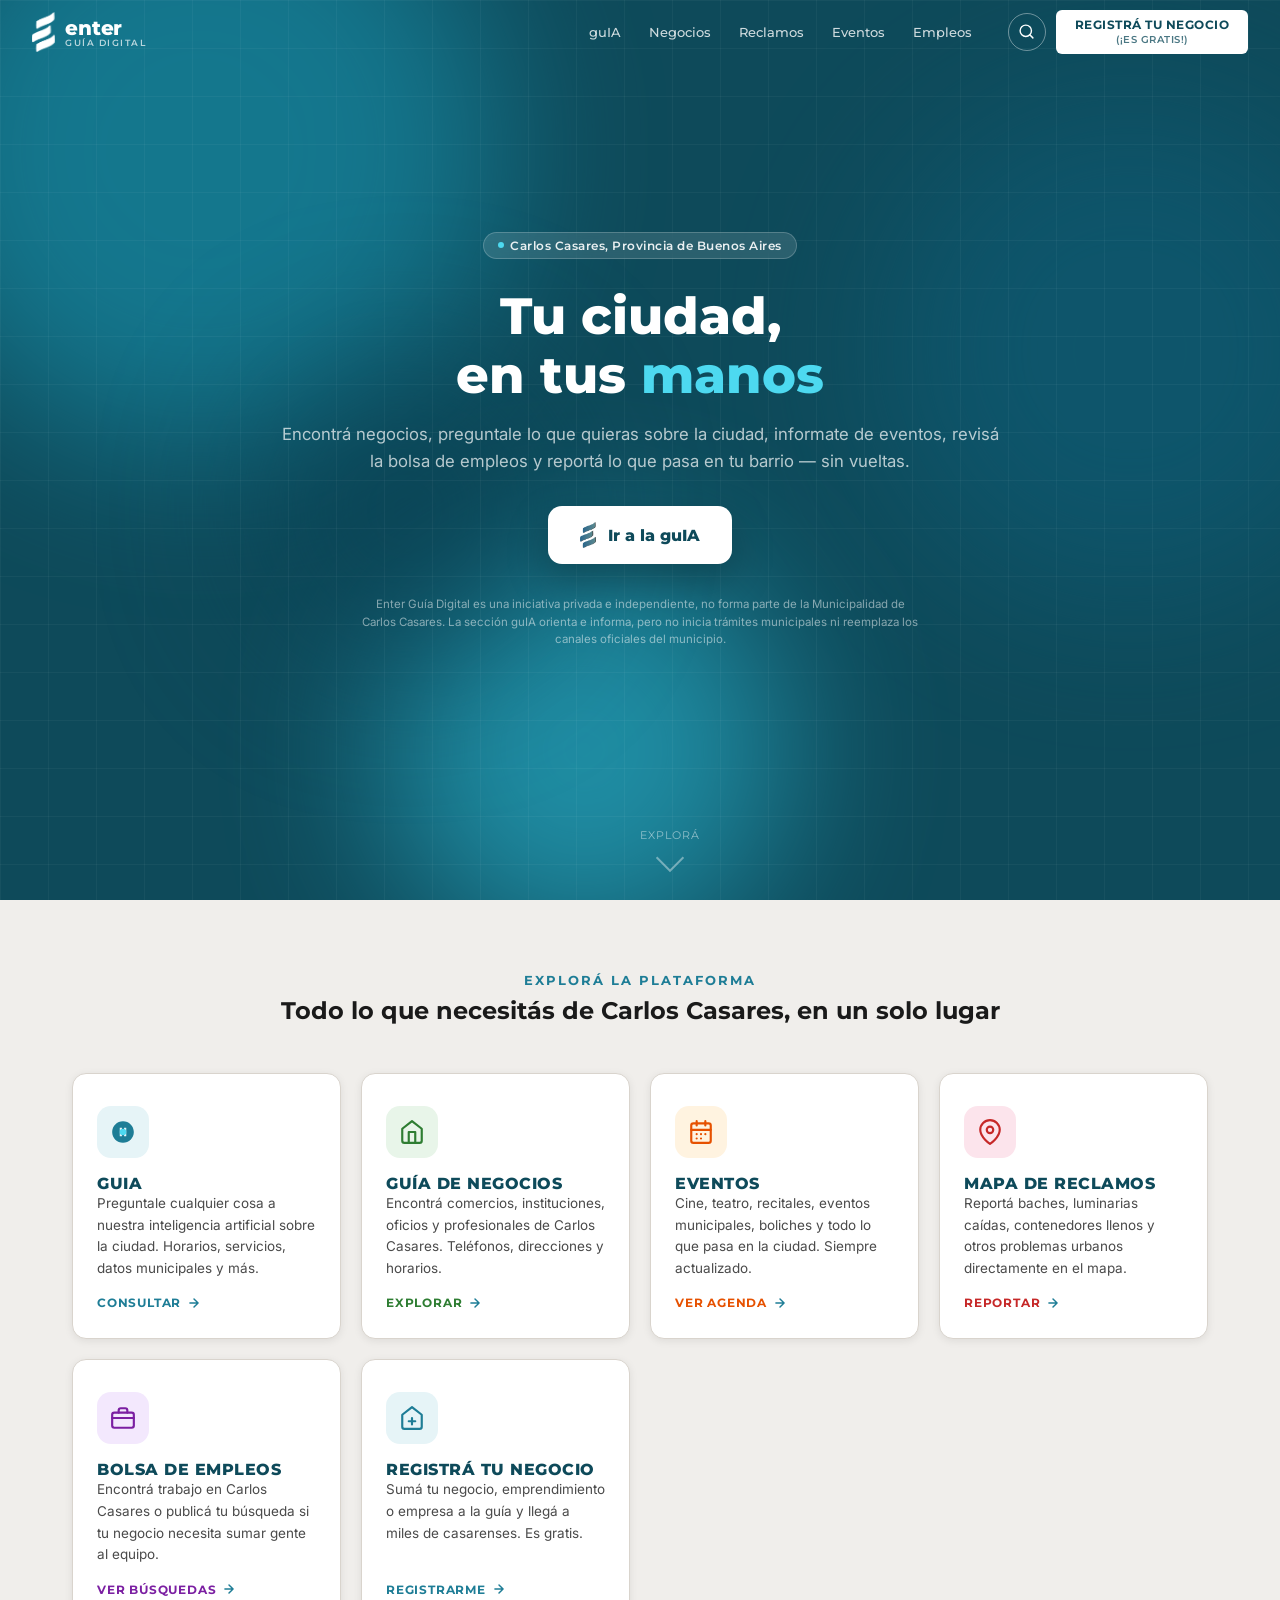
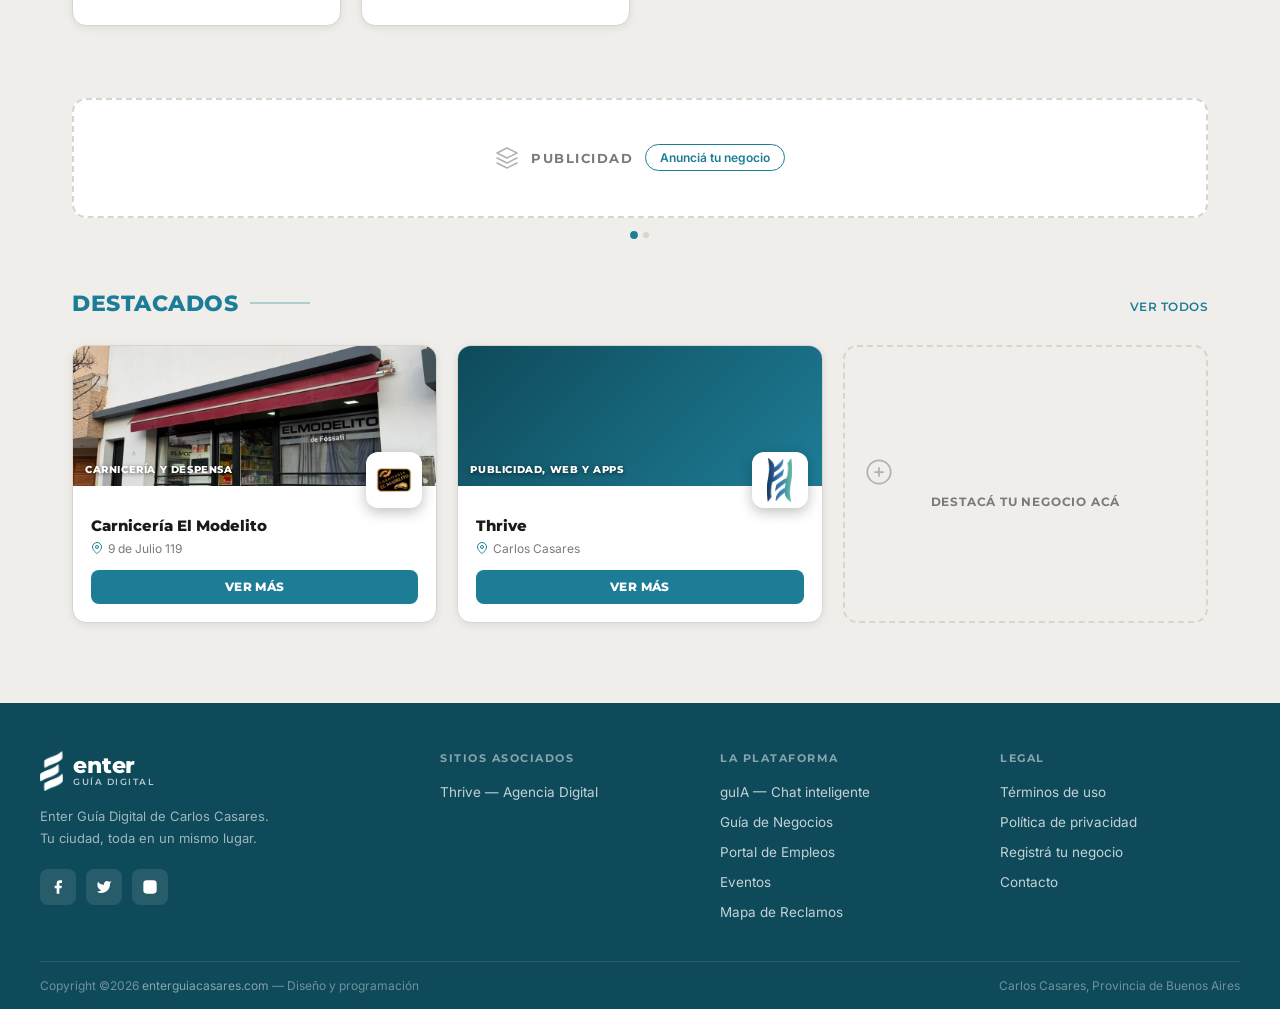
==== index.html @ 42f5df6a "fix: hamburger menu visible en mas dispositivos (breakpoint 700->860px)" ====
﻿<!DOCTYPE html>
<html lang="es">
<head>
  <meta charset="UTF-8" />
  <meta name="viewport" content="width=device-width, initial-scale=1.0" />
  <title>Enter — Guía Digital de Carlos Casares</title>
  <link rel="preconnect" href="https://fonts.googleapis.com" />
  <link rel="preconnect" href="https://fonts.gstatic.com" crossorigin />
  <link href="https://fonts.googleapis.com/css2?family=Montserrat:wght@400;600;700;800&family=Inter:wght@400;500;600&display=swap" rel="stylesheet" />
  <style>
    /* ── Variables ── */
    :root {
      --teal:        #1e7d96;
      --teal-dark:   #145f73;
      --teal-darker: #0e4a5a;
      --teal-light:  #4db3cc;
      --teal-pale:   #e6f4f7;
      --gray-bg:     #f0eeeb;
      --gray-card:   #ffffff;
      --gray-border: #d9d4cd;
      --text-dark:   #1a1a1a;
      --text-mid:    #4a4a4a;
      --text-light:  #7a7a7a;
      --white:       #ffffff;
      --shadow-sm:   0 2px 8px rgba(0,0,0,.08);
      --shadow-md:   0 6px 24px rgba(0,0,0,.12);
      --shadow-lg:   0 16px 48px rgba(0,0,0,.16);
      --radius:      14px;
      --radius-sm:   8px;
      --transition:  .3s cubic-bezier(.4,0,.2,1);
    }

    /* ── Reset ── */
    *, *::before, *::after { box-sizing: border-box; margin: 0; padding: 0; }
    html { scroll-behavior: smooth; }
    body {
      font-family: 'Inter', sans-serif;
      background: var(--gray-bg);
      color: var(--text-dark);
      overflow-x: hidden;
    }
    a { text-decoration: none; color: inherit; }
    img { display: block; max-width: 100%; }

    /* ── Fade-in on scroll ── */
    .reveal {
      opacity: 0;
      transform: translateY(28px);
      transition: opacity .6s ease, transform .6s ease;
    }
    .reveal.visible {
      opacity: 1;
      transform: none;
    }
    .reveal-delay-1 { transition-delay: .1s; }
    .reveal-delay-2 { transition-delay: .2s; }
    .reveal-delay-3 { transition-delay: .3s; }
    .reveal-delay-4 { transition-delay: .4s; }

    /* ══════════════════════════════
       HEADER
    ══════════════════════════════ */
    .header {
      position: fixed;
      top: 0;
      left: 0;
      right: 0;
      z-index: 100;
      background: transparent;
      height: 64px;
      display: flex;
      align-items: center;
      padding: 0 32px;
      gap: 24px;
      transition: box-shadow var(--transition), background var(--transition), backdrop-filter var(--transition);
    }
    .header.scrolled {
      background: var(--teal-darker);
      box-shadow: 0 2px 20px rgba(0,0,0,.25);
      backdrop-filter: blur(10px);
    }

    /* Logo */
    .logo {
      display: flex;
      align-items: center;
      gap: 10px;
      flex-shrink: 0;
    }
    .logo-icon {
      height: 40px;
      width: auto;
      object-fit: contain;
      filter: brightness(0) invert(1);
    }
    .logo-text { line-height: 1; }
    .logo-text .name {
      font-family: 'Montserrat', sans-serif;
      font-weight: 800;
      font-size: 20px;
      color: var(--white);
      letter-spacing: -.3px;
    }
    .logo-text .sub {
      font-size: 9px;
      color: rgba(255,255,255,.7);
      letter-spacing: 1.5px;
      text-transform: uppercase;
      font-family: 'Montserrat', sans-serif;
      font-weight: 600;
    }

    /* Nav links */
    .nav {
      display: flex;
      align-items: center;
      gap: 4px;
      margin-left: auto;
    }
    .nav a {
      font-size: 13px;
      font-weight: 500;
      color: rgba(255,255,255,.8);
      padding: 6px 12px;
      border-radius: 6px;
      transition: background var(--transition), color var(--transition);
      font-family: 'Montserrat', sans-serif;
    }
    .nav a:hover { background: rgba(255,255,255,.1); color: var(--white); }

    /* Header actions */
    .header-actions { display: flex; align-items: center; gap: 10px; }
    .btn-search {
      width: 38px; height: 38px;
      border-radius: 50%;
      border: 1px solid rgba(255,255,255,.4);
      background: transparent;
      color: var(--white);
      display: flex; align-items: center; justify-content: center;
      cursor: pointer;
      flex-shrink: 0;
      transition: background var(--transition), transform var(--transition);
    }
    .btn-search svg { width: 17px; height: 17px; }
    .btn-search:hover { background: rgba(255,255,255,.12); transform: scale(1.05); }
    .btn-registrar {
      font-family: 'Montserrat', sans-serif;
      font-size: 12px;
      font-weight: 700;
      letter-spacing: .5px;
      text-transform: uppercase;
      background: var(--white);
      color: var(--teal-darker);
      border: 1px solid rgba(255,255,255,.4);
      padding: 6px 18px;
      border-radius: 6px;
      cursor: pointer;
      line-height: 1.4;
      text-align: center;
      transition: background var(--transition), transform var(--transition), box-shadow var(--transition);
    }
    .btn-registrar .sub-line {
      display: block;
      font-size: 10px;
      font-weight: 600;
      opacity: .75;
    }
    .btn-registrar:hover {
      background: var(--teal-pale);
      transform: translateY(-1px);
      box-shadow: 0 4px 12px rgba(0,0,0,.2);
    }

    /* ══════════════════════════════
       HERO
    ══════════════════════════════ */
    .hero {
      position: relative;
      min-height: 100vh;
      display: flex;
      flex-direction: column;
      align-items: center;
      justify-content: center;
      padding: 80px 24px 100px;
      overflow: hidden;
      background: var(--teal-darker);
    }

    /* Animated gradient blobs */
    .hero-bg {
      position: absolute;
      inset: 0;
      overflow: hidden;
    }
    .blob {
      position: absolute;
      border-radius: 50%;
      filter: blur(80px);
      opacity: .55;
      animation: blobMove 12s ease-in-out infinite alternate;
    }
    .blob-1 {
      width: 600px; height: 600px;
      background: #1a9cb8;
      top: -150px; left: -100px;
      animation-delay: 0s;
    }
    .blob-2 {
      width: 500px; height: 500px;
      background: #0e5f7a;
      top: 100px; right: -100px;
      animation-delay: -4s;
    }
    .blob-3 {
      width: 400px; height: 400px;
      background: #2ec4e0;
      bottom: -50px; left: 30%;
      animation-delay: -8s;
    }
    .blob-4 {
      width: 300px; height: 300px;
      background: #083d4f;
      top: 40%; left: 20%;
      animation-delay: -2s;
    }
    @keyframes blobMove {
      0%   { transform: translate(0,0) scale(1); }
      33%  { transform: translate(30px,-20px) scale(1.05); }
      66%  { transform: translate(-20px,30px) scale(.97); }
      100% { transform: translate(15px,10px) scale(1.02); }
    }

    /* Subtle grid overlay */
    .hero-grid {
      position: absolute;
      inset: 0;
      background-image:
        linear-gradient(rgba(255,255,255,.04) 1px, transparent 1px),
        linear-gradient(90deg, rgba(255,255,255,.04) 1px, transparent 1px);
      background-size: 48px 48px;
      pointer-events: none;
    }

    /* Hero content */
    .hero-content {
      position: relative;
      z-index: 2;
      text-align: center;
      max-width: 720px;
    }
    .hero-badge {
      display: inline-flex;
      align-items: center;
      gap: 6px;
      background: rgba(255,255,255,.12);
      border: 1px solid rgba(255,255,255,.2);
      border-radius: 20px;
      padding: 5px 14px;
      font-size: 12px;
      font-weight: 600;
      color: rgba(255,255,255,.9);
      font-family: 'Montserrat', sans-serif;
      letter-spacing: .5px;
      margin-bottom: 28px;
      backdrop-filter: blur(8px);
      animation: fadeDown .7s ease both;
    }
    .hero-badge .dot {
      width: 6px; height: 6px;
      border-radius: 50%;
      background: #4dd9f0;
      animation: pulse 2s ease infinite;
    }
    @keyframes pulse {
      0%, 100% { opacity: 1; transform: scale(1); }
      50%       { opacity: .6; transform: scale(1.3); }
    }

    .hero-title {
      font-family: 'Montserrat', sans-serif;
      font-size: clamp(2rem, 5vw, 3.2rem);
      font-weight: 800;
      color: var(--white);
      line-height: 1.15;
      margin-bottom: 16px;
      animation: fadeDown .7s .1s ease both;
    }
    .hero-title span { color: #4dd9f0; }

    .hero-sub {
      text-align: center;
      font-size: clamp(.9rem, 2vw, 1.05rem);
      color: rgba(255,255,255,.7);
      line-height: 1.6;
      margin-bottom: 32px;
      animation: fadeDown .7s .2s ease both;
    }

    @keyframes fadeDown {
      from { opacity: 0; transform: translateY(-16px); }
      to   { opacity: 1; transform: none; }
    }

    /* Chat input */
    .chat-box {
      background: rgba(255,255,255,.96);
      border-radius: 18px;
      box-shadow: 0 24px 64px rgba(0,0,0,.3), 0 0 0 1px rgba(255,255,255,.2);
      padding: 20px 20px 16px;
      width: 100%;
      max-width: 640px;
      animation: fadeUp .7s .3s ease both;
      transition: box-shadow var(--transition), transform var(--transition);
    }
    .chat-box:focus-within {
      box-shadow: 0 28px 72px rgba(0,0,0,.35), 0 0 0 2px var(--teal-light);
      transform: translateY(-2px);
    }
    .ia-disclaimer {
      font-size: 11.5px;
      color: rgba(255,255,255,.5);
      max-width: 560px;
      line-height: 1.5;
      margin: 32px auto 0;
      text-align: center;
      animation: fadeUp .7s .35s ease both;
    }

    .hero-cta {
      display: inline-flex;
      align-items: center;
      gap: 12px;
      background: var(--white);
      color: var(--teal-darker);
      font-family: 'Montserrat', sans-serif;
      font-size: 16px;
      font-weight: 800;
      padding: 16px 32px;
      border-radius: 14px;
      box-shadow: 0 16px 40px rgba(0,0,0,.25);
      animation: fadeUp .7s .3s ease both;
      transition: transform var(--transition), box-shadow var(--transition);
    }
    .hero-cta-logo { width: auto; height: 26px; flex-shrink: 0; object-fit: contain; }
    .hero-cta:hover {
      transform: translateY(-3px);
      box-shadow: 0 20px 48px rgba(0,0,0,.32);
    }
    @keyframes fadeUp {
      from { opacity: 0; transform: translateY(20px); }
      to   { opacity: 1; transform: none; }
    }
    .chat-label {
      font-size: 11px;
      font-weight: 600;
      text-transform: uppercase;
      letter-spacing: 1px;
      color: var(--teal);
      font-family: 'Montserrat', sans-serif;
      margin-bottom: 8px;
      padding: 0 4px;
    }
    .chat-input-row {
      display: flex;
      align-items: center;
      gap: 10px;
    }
    .chat-input {
      flex: 1;
      border: none;
      outline: none;
      font-size: 16px;
      font-family: 'Inter', sans-serif;
      color: var(--text-dark);
      background: transparent;
      padding: 6px 4px;
      caret-color: var(--teal);
    }
    .chat-input::placeholder { color: var(--text-light); }
    .chat-send {
      width: 42px; height: 42px;
      border-radius: 50%;
      background: var(--teal);
      border: none;
      cursor: pointer;
      display: flex;
      align-items: center;
      justify-content: center;
      flex-shrink: 0;
      transition: background var(--transition), transform var(--transition), box-shadow var(--transition);
    }
    .chat-send:hover {
      background: var(--teal-dark);
      transform: scale(1.08);
      box-shadow: 0 4px 16px rgba(30,125,150,.5);
    }
    .chat-send svg { width: 18px; height: 18px; fill: white; }

    /* Suggestions */
    .chat-suggestions {
      display: flex;
      flex-wrap: wrap;
      gap: 7px;
      margin-top: 14px;
      padding-top: 14px;
      border-top: 1px solid var(--gray-border);
    }
    .chip {
      font-size: 12px;
      font-family: 'Inter', sans-serif;
      color: var(--teal-dark);
      background: var(--teal-pale);
      border: 1px solid rgba(30,125,150,.15);
      border-radius: 20px;
      padding: 5px 12px;
      cursor: pointer;
      transition: background var(--transition), transform var(--transition);
      white-space: nowrap;
    }
    .chip:hover { background: #c8e9f0; transform: translateY(-1px); }

    /* ── Chat thread / clima widget ── */
    .chat-thread { margin-bottom: 14px; }
    .chat-msg-user {
      font-size: 13px; font-weight: 600; color: var(--teal-dark);
      background: #e8f5f9; border-radius: 16px 16px 4px 16px;
      padding: 8px 14px; display: inline-block; margin-bottom: 10px;
    }
    .chat-msg-ai { display: flex; flex-direction: column; gap: 0; }
    .wx-inline {
      background: #f7fcfe; border: 1px solid #d4edf5;
      border-radius: 4px 16px 16px 16px; padding: 14px 16px;
      display: flex; flex-direction: column; gap: 12px;
    }
    .wx-row { display: flex; align-items: center; gap: 14px; }
    .wx-icon-big { font-size: 36px; line-height: 1; }
    .wx-info { display: flex; flex-direction: column; gap: 2px; }
    .wx-temp-big { font-size: 26px; font-weight: 700; color: var(--teal-darker); line-height: 1; }
    .wx-cond-txt { font-size: 13px; color: var(--text-mid); }
    .wx-meta-row { display: flex; gap: 10px; margin-top: 4px; }
    .wx-meta-row span { font-size: 11px; color: var(--text-light); }
    .wx-tomorrow-row {
      display: flex; align-items: center; gap: 10px;
      padding-top: 10px; border-top: 1px solid #d4edf5;
      font-size: 12px;
    }
    .wx-tmr-label { font-size: 10px; font-weight: 700; letter-spacing: .8px; text-transform: uppercase; color: var(--text-light); width: 46px; flex-shrink: 0; }
    .wx-tmr-emoji { font-size: 18px; }
    .wx-tmr-desc { color: var(--text-mid); flex: 1; }
    .wx-tmr-temps { color: var(--text-dark); white-space: nowrap; }
    .wx-tmr-temps b { color: var(--teal-dark); font-weight: 700; }

    /* Scroll hint */
    .scroll-hint {
      position: absolute;
      bottom: 32px;
      left: 50%;
      transform: translateX(-50%);
      z-index: 2;
      display: flex;
      flex-direction: column;
      align-items: center;
      gap: 6px;
      color: rgba(255,255,255,.5);
      font-size: 11px;
      font-family: 'Montserrat', sans-serif;
      letter-spacing: 1px;
      text-transform: uppercase;
      animation: fadeDown .7s .8s ease both;
    }
    .scroll-hint .arrow {
      width: 20px; height: 20px;
      border-right: 2px solid rgba(255,255,255,.4);
      border-bottom: 2px solid rgba(255,255,255,.4);
      transform: rotate(45deg);
      animation: bounce 2s ease infinite;
    }
    @keyframes bounce {
      0%, 100% { transform: rotate(45deg) translateY(0); }
      50%       { transform: rotate(45deg) translateY(5px); }
    }

    /* ══════════════════════════════
       SECCIONES CARDS
    ══════════════════════════════ */
    .sections {
      padding: 72px 32px;
      max-width: 1200px;
      margin: 0 auto;
    }
    .section-heading {
      text-align: center;
      margin-bottom: 48px;
    }
    .section-heading h2 {
      font-family: 'Montserrat', sans-serif;
      font-size: 13px;
      font-weight: 700;
      letter-spacing: 2px;
      text-transform: uppercase;
      color: var(--teal);
      margin-bottom: 8px;
    }
    .section-heading p {
      font-size: 1.5rem;
      font-weight: 700;
      font-family: 'Montserrat', sans-serif;
      color: var(--text-dark);
    }

    .cards-grid {
      display: grid;
      grid-template-columns: repeat(4, 1fr);
      gap: 20px;
    }
    @media (max-width: 900px) {
      .cards-grid { grid-template-columns: repeat(2, 1fr); }
    }
    @media (max-width: 560px) {
      .cards-grid { grid-template-columns: 1fr; }
    }

    .section-card {
      background: var(--white);
      border-radius: var(--radius);
      padding: 32px 24px 28px;
      box-shadow: var(--shadow-sm);
      border: 1px solid var(--gray-border);
      cursor: pointer;
      transition: transform var(--transition), box-shadow var(--transition), border-color var(--transition);
      display: flex;
      flex-direction: column;
      gap: 16px;
      position: relative;
      overflow: hidden;
    }
    .section-card::after {
      content: '';
      position: absolute;
      bottom: 0; left: 0; right: 0;
      height: 3px;
      background: var(--teal);
      transform: scaleX(0);
      transform-origin: left;
      transition: transform var(--transition);
    }
    .section-card:hover {
      transform: translateY(-6px);
      box-shadow: var(--shadow-lg);
      border-color: transparent;
    }
    .section-card:hover::after { transform: scaleX(1); }

    .card-icon {
      width: 52px; height: 52px;
      border-radius: 14px;
      display: flex;
      align-items: center;
      justify-content: center;
    }
    .card-icon svg { width: 26px; height: 26px; }
    .card-icon.ai    { background: #e6f4f7; }
    .card-icon.guide { background: #e8f5e9; }
    .card-icon.event { background: #fff3e0; }
    .card-icon.map   { background: #fce4ec; }

    .card-title {
      font-family: 'Montserrat', sans-serif;
      font-size: 16px;
      font-weight: 800;
      text-transform: uppercase;
      letter-spacing: .5px;
      color: var(--teal-darker);
    }
    .card-desc {
      font-size: 13.5px;
      line-height: 1.6;
      color: var(--text-mid);
      flex: 1;
    }
    .card-cta {
      display: inline-flex;
      align-items: center;
      gap: 6px;
      margin-top: auto;
      font-size: 12px;
      font-weight: 700;
      font-family: 'Montserrat', sans-serif;
      text-transform: uppercase;
      letter-spacing: .8px;
      color: var(--teal);
      transition: gap var(--transition);
    }
    .section-card:hover .card-cta { gap: 10px; }
    .card-cta svg { width: 14px; height: 14px; stroke: var(--teal); }

    /* ══════════════════════════════
       PUBLICIDAD
    ══════════════════════════════ */
    .ad-banner-wrap {
      margin: 0 32px 72px;
      max-width: 1136px;
      margin-left: auto;
      margin-right: auto;
      position: relative;
      height: 120px;
    }
    .ad-slide {
      position: absolute;
      inset: 0;
      border-radius: var(--radius);
      display: flex;
      align-items: center;
      justify-content: center;
      gap: 12px;
      opacity: 0;
      pointer-events: none;
      transition: opacity .6s ease;
    }
    .ad-slide.active { opacity: 1; pointer-events: auto; }

    .ad-banner {
      background: var(--white);
      border: 2px dashed var(--gray-border);
      color: var(--text-light);
      width: 100%; height: 100%;
    }
    .ad-banner span {
      font-family: 'Montserrat', sans-serif;
      font-size: 13px;
      font-weight: 700;
      text-transform: uppercase;
      letter-spacing: 1.5px;
    }
    .ad-banner-link {
      font-size: 12px;
      font-weight: 600;
      color: var(--teal);
      border: 1px solid var(--teal);
      padding: 5px 14px;
      border-radius: 20px;
      transition: background var(--transition), color var(--transition);
    }
    .ad-banner-link:hover {
      background: var(--teal);
      color: white;
    }

    /* Banner Thrive */
    .ad-thrive {
      width: 100%; height: 100%;
      background: linear-gradient(135deg, #0e4a5a, #1e7d96);
      padding: 0 40px;
      justify-content: space-between;
      overflow: hidden;
      gap: 20px;
    }
    .ad-thrive-left { display: flex; align-items: center; gap: 16px; }
    .ad-thrive-logo {
      width: 52px; height: 52px;
      border-radius: 12px;
      background: white;
      display: flex; align-items: center; justify-content: center;
      flex-shrink: 0;
      padding: 8px;
    }
    .ad-thrive-logo img { width: 100%; height: 100%; object-fit: contain; }
    .ad-thrive-text h3 {
      font-family: 'Montserrat', sans-serif;
      font-size: 15px;
      font-weight: 800;
      color: white;
      margin-bottom: 3px;
    }
    .ad-thrive-text p {
      font-size: 12.5px;
      color: rgba(255,255,255,.75);
    }
    .ad-thrive-btn {
      font-family: 'Montserrat', sans-serif;
      font-size: 11.5px;
      font-weight: 800;
      text-transform: uppercase;
      letter-spacing: .5px;
      background: white;
      color: var(--teal-darker);
      padding: 10px 20px;
      border-radius: 8px;
      white-space: nowrap;
      transition: transform var(--transition);
    }
    .ad-thrive-btn:hover { transform: translateY(-2px); }

    .ad-dots {
      position: absolute;
      bottom: -20px;
      left: 0; right: 0;
      display: flex;
      justify-content: center;
      gap: 6px;
    }
    .ad-dot {
      width: 6px; height: 6px;
      border-radius: 50%;
      background: var(--gray-border);
      cursor: pointer;
      transition: background var(--transition), transform var(--transition);
    }
    .ad-dot.active { background: var(--teal); transform: scale(1.3); }

    @media (max-width: 700px) {
      .ad-thrive { padding: 0 20px; }
      .ad-thrive-text p { display: none; }
    }
    @media (max-width: 520px) {
      .ad-thrive-btn { padding: 8px 14px; font-size: 10px; }
    }

    /* ══════════════════════════════
       DESTACADOS
    ══════════════════════════════ */
    .destacados {
      padding: 0 32px 80px;
      max-width: 1200px;
      margin: 0 auto;
    }
    .dest-header {
      display: flex;
      align-items: baseline;
      justify-content: space-between;
      margin-bottom: 28px;
    }
    .dest-header h2 {
      font-family: 'Montserrat', sans-serif;
      font-size: 22px;
      font-weight: 800;
      text-transform: uppercase;
      letter-spacing: .5px;
      color: var(--teal);
      display: flex;
      align-items: center;
      gap: 12px;
    }
    .dest-header h2::after {
      content: '';
      display: block;
      height: 2px;
      width: 60px;
      background: var(--teal);
      opacity: .3;
    }
    .dest-header a {
      font-size: 12px;
      font-weight: 600;
      font-family: 'Montserrat', sans-serif;
      color: var(--teal);
      text-transform: uppercase;
      letter-spacing: .5px;
      border-bottom: 1px solid transparent;
      transition: border-color var(--transition);
    }
    .dest-header a:hover { border-color: var(--teal); }

    .dest-grid {
      display: grid;
      grid-template-columns: repeat(3, 1fr);
      gap: 20px;
      align-items: stretch;
    }
    @media (max-width: 800px) { .dest-grid { grid-template-columns: repeat(2, 1fr); } }
    @media (max-width: 500px) { .dest-grid { grid-template-columns: 1fr; } }

    .dest-card {
      background: var(--white);
      border-radius: var(--radius);
      border: 1px solid var(--gray-border);
      overflow: hidden;
      display: flex;
      flex-direction: column;
      box-shadow: var(--shadow-sm);
      transition: transform var(--transition), box-shadow var(--transition);
      cursor: pointer;
    }
    .dest-card:hover {
      transform: translateY(-4px);
      box-shadow: var(--shadow-md);
    }
    .dest-photo-wrap {
      position: relative;
      height: 140px;
      flex-shrink: 0;
      background: var(--teal-pale);
    }
    .dest-photo {
      width: 100%;
      height: 100%;
      object-fit: cover;
    }
    .dest-cat-badge {
      position: absolute;
      bottom: 10px;
      left: 12px;
      font-family: 'Montserrat', sans-serif;
      font-size: 10px;
      font-weight: 800;
      letter-spacing: .6px;
      text-transform: uppercase;
      color: var(--white);
      text-shadow: 0 1px 4px rgba(0,0,0,.6);
    }
    .dest-logo {
      position: absolute;
      bottom: -22px;
      right: 14px;
      width: 56px; height: 56px;
      border-radius: 12px;
      background: var(--white);
      box-shadow: 0 4px 14px rgba(0,0,0,.25);
      display: flex;
      align-items: center;
      justify-content: center;
      padding: 6px;
      flex-shrink: 0;
    }
    .dest-logo img { width: 100%; height: 100%; object-fit: contain; }
    .dest-body { padding: 30px 18px 18px; display: flex; flex-direction: column; flex: 1; }
    .dest-info { flex: 1; min-width: 0; margin-bottom: 14px; }
    .dest-name {
      font-family: 'Montserrat', sans-serif;
      font-size: 15px;
      font-weight: 800;
      color: var(--text-dark);
      margin-bottom: 6px;
      white-space: nowrap;
      overflow: hidden;
      text-overflow: ellipsis;
    }
    .dest-addr {
      font-size: 12px;
      color: var(--text-light);
      display: flex;
      align-items: center;
      gap: 5px;
    }
    .dest-addr svg { width: 12px; height: 12px; flex-shrink: 0; color: var(--teal); }
    .dest-btn {
      font-family: 'Montserrat', sans-serif;
      font-size: 11.5px;
      font-weight: 800;
      letter-spacing: .4px;
      text-transform: uppercase;
      color: var(--white);
      background: var(--teal);
      border: none;
      border-radius: 8px;
      padding: 10px;
      text-align: center;
      transition: background var(--transition);
    }
    .dest-card:hover .dest-btn { background: var(--teal-dark); }

    /* Empty dest card (CTA) */
    .dest-card.empty {
      border: 2px dashed var(--gray-border);
      box-shadow: none;
      background: transparent;
      justify-content: center;
      flex-direction: column;
      text-align: center;
      gap: 8px;
      padding: 32px 20px;
    }
    .dest-card.empty:hover {
      border-color: var(--teal);
      background: var(--teal-pale);
    }
    .dest-card.empty span {
      font-family: 'Montserrat', sans-serif;
      font-size: 12px;
      font-weight: 700;
      text-transform: uppercase;
      letter-spacing: .8px;
      color: var(--text-light);
    }
    .dest-card.empty:hover span { color: var(--teal); }

    /* ══════════════════════════════
       FOOTER
    ══════════════════════════════ */
    .footer {
      background: var(--teal-darker);
      padding: 48px 32px 0;
    }
    .footer-inner {
      max-width: 1200px;
      margin: 0 auto;
      display: grid;
      grid-template-columns: 1.5fr 1fr 1fr 1fr;
      gap: 40px;
      padding-bottom: 40px;
    }
    @media (max-width: 700px) {
      .footer-inner { grid-template-columns: 1fr; }
    }
    .footer-brand .logo-text .name { font-size: 22px; }
    .footer-brand p {
      font-size: 13px;
      color: rgba(255,255,255,.6);
      margin-top: 14px;
      line-height: 1.7;
    }
    .footer-socials {
      display: flex;
      gap: 10px;
      margin-top: 20px;
    }
    .social-btn {
      width: 36px; height: 36px;
      border-radius: 8px;
      background: rgba(255,255,255,.1);
      display: flex;
      align-items: center;
      justify-content: center;
      transition: background var(--transition), transform var(--transition);
    }
    .social-btn:hover { background: rgba(255,255,255,.2); transform: translateY(-2px); }
    .social-btn svg { width: 16px; height: 16px; fill: white; }

    .footer-col h3 {
      font-family: 'Montserrat', sans-serif;
      font-size: 11px;
      font-weight: 700;
      text-transform: uppercase;
      letter-spacing: 1.5px;
      color: rgba(255,255,255,.5);
      margin-bottom: 16px;
    }
    .footer-col ul { list-style: none; display: flex; flex-direction: column; gap: 10px; }
    .footer-col ul a {
      font-size: 13.5px;
      color: rgba(255,255,255,.75);
      transition: color var(--transition);
    }
    .footer-col ul a:hover { color: var(--white); }

    .footer-bottom {
      border-top: 1px solid rgba(255,255,255,.1);
      padding: 16px 0;
      display: flex;
      align-items: center;
      justify-content: space-between;
      max-width: 1200px;
      margin: 0 auto;
    }
    .footer-bottom p {
      font-size: 12px;
      color: rgba(255,255,255,.4);
    }
    .footer-bottom a { color: rgba(255,255,255,.5); transition: color var(--transition); }
    .footer-bottom a:hover { color: white; }

    /* ── Mobile nav ── */
    .hamburger {
      display: none;
      flex-direction: column;
      justify-content: center;
      gap: 5px;
      width: 36px;
      height: 36px;
      background: none;
      border: none;
      cursor: pointer;
      padding: 4px;
      margin-left: auto;
      flex-shrink: 0;
    }
    .hamburger span {
      display: block;
      height: 2px;
      background: white;
      border-radius: 2px;
      transition: transform .3s ease, opacity .3s ease;
    }
    .hamburger.open span:nth-child(1) { transform: translateY(7px) rotate(45deg); }
    .hamburger.open span:nth-child(2) { opacity: 0; }
    .hamburger.open span:nth-child(3) { transform: translateY(-7px) rotate(-45deg); }

    .mobile-menu {
      display: none;
      position: fixed;
      top: 64px;
      left: 0; right: 0;
      background: var(--teal-darker);
      padding: 12px 20px 20px;
      flex-direction: column;
      gap: 4px;
      box-shadow: 0 8px 24px rgba(0,0,0,.3);
      z-index: 99;
    }
    .mobile-menu.open { display: flex; }
    .mobile-menu a {
      font-family: 'Montserrat', sans-serif;
      font-size: 15px;
      font-weight: 600;
      color: rgba(255,255,255,.85);
      padding: 12px 14px;
      border-radius: 8px;
      transition: background var(--transition);
    }
    .mobile-menu a:hover { background: rgba(255,255,255,.1); color: white; }
    .mobile-menu .btn-registrar-mobile {
      margin-top: 8px;
      font-family: 'Montserrat', sans-serif;
      font-size: 13px;
      font-weight: 700;
      letter-spacing: .5px;
      text-transform: uppercase;
      background: var(--white);
      color: var(--teal-darker);
      border: none;
      padding: 12px 18px;
      border-radius: 8px;
      cursor: pointer;
      width: 100%;
      text-align: center;
    }

    @media (max-width: 860px) {
      .nav { display: none; }
      .header-actions { display: none; }
      .hamburger { display: flex; }
      .header { position: relative; background: var(--teal-darker); }
    }

  </style>
</head>
<body>

  <!-- ══ HEADER ══ -->
  <header class="header" id="header">
    <a href="/" class="logo">
      <img src="./logo.png" class="logo-icon" alt="Enter Guía Digital" />
      <div class="logo-text">
        <div class="name">enter</div>
        <div class="sub">guía digital</div>
      </div>
    </a>

    <nav class="nav">
      <a href="./guia.html">guIA</a>
      <a href="./negocios.html">Negocios</a>
      <a href="./reclamos.html">Reclamos</a>
      <a href="./eventos.html">Eventos</a>
      <a href="./empleos.html">Empleos</a>
    </nav>

    <div class="header-actions">
      <a href="./negocios.html" class="btn-search" aria-label="Buscar">
        <svg viewBox="0 0 24 24" fill="none" stroke="currentColor" stroke-width="2" stroke-linecap="round" stroke-linejoin="round"><circle cx="11" cy="11" r="8"/><path d="M21 21l-4.35-4.35"/></svg>
      </a>
      <a href="./registro-negocio.html"><button class="btn-registrar">Registrá tu negocio<span class="sub-line">(¡Es gratis!)</span></button></a>
    </div>

    <button class="hamburger" id="hamburger" aria-label="Menú">
      <span></span><span></span><span></span>
    </button>
  </header>

  <div class="mobile-menu" id="mobile-menu">
    <a href="./guia.html">guIA</a>
    <a href="./negocios.html">Negocios</a>
    <a href="./reclamos.html">Reclamos</a>
    <a href="./eventos.html">Eventos</a>
    <a href="./empleos.html">Empleos</a>
    <a href="./registro-negocio.html"><button class="btn-registrar-mobile">Registrá tu negocio (¡Es gratis!)</button></a>
  </div>

  <!-- ══ HERO ══ -->
  <section class="hero">
    <div class="hero-bg">
      <div class="blob blob-1"></div>
      <div class="blob blob-2"></div>
      <div class="blob blob-3"></div>
      <div class="blob blob-4"></div>
    </div>
    <div class="hero-grid"></div>

    <div class="hero-content">
      <div class="hero-badge">
        <span class="dot"></span>
        Carlos Casares, Provincia de Buenos Aires
      </div>

      <h1 class="hero-title">
        Tu ciudad,<br>
        en tus <span>manos</span>
      </h1>

      <p class="hero-sub">
        Encontrá negocios, preguntale lo que quieras sobre la ciudad, informate de eventos, revisá la bolsa de empleos y reportá lo que pasa en tu barrio — sin vueltas.
      </p>

      <!-- CTA hacia guIA -->
      <a href="./guia.html" class="hero-cta">
        <img src="./logo.png" alt="" class="hero-cta-logo" />
        Ir a la guIA
      </a>

      <p class="ia-disclaimer">Enter Guía Digital es una iniciativa privada e independiente, no forma parte de la Municipalidad de Carlos Casares. La sección guIA orienta e informa, pero no inicia trámites municipales ni reemplaza los canales oficiales del municipio.</p>
    </div>

    <div class="scroll-hint">
      <span>Explorá</span>
      <div class="arrow"></div>
    </div>
  </section>

  <!-- ══ SECCIONES ══ -->
  <section class="sections">
    <div class="section-heading reveal">
      <h2>Explorá la plataforma</h2>
      <p>Todo lo que necesitás de Carlos Casares, en un solo lugar</p>
    </div>

    <div class="cards-grid">

      <!-- guIA -->
      <a href="./guia.html" class="section-card reveal reveal-delay-1">
        <div class="card-icon ai">
          <svg viewBox="0 0 24 24" fill="none" xmlns="http://www.w3.org/2000/svg">
            <path d="M12 2C6.48 2 2 6.48 2 12s4.48 10 10 10 10-4.48 10-10S17.52 2 12 2zm-1 14H9V8h2v8zm4 0h-2V8h2v8z" fill="#1e7d96"/>
            <circle cx="12" cy="12" r="3" fill="#4dd9f0"/>
            <path d="M12 5v2M12 17v2M5 12H7M17 12h2" stroke="#1e7d96" stroke-width="1.5" stroke-linecap="round"/>
          </svg>
        </div>
        <div>
          <div class="card-title">guIA</div>
          <div class="card-desc">Preguntale cualquier cosa a nuestra inteligencia artificial sobre la ciudad. Horarios, servicios, datos municipales y más.</div>
        </div>
        <div class="card-cta">
          Consultar
          <svg viewBox="0 0 24 24" fill="none" stroke-width="2.5" stroke-linecap="round" stroke-linejoin="round">
            <path d="M5 12h14M12 5l7 7-7 7"/>
          </svg>
        </div>
      </a>

      <!-- Negocios -->
      <a href="./negocios.html" class="section-card reveal reveal-delay-2">
        <div class="card-icon guide">
          <svg viewBox="0 0 24 24" fill="none" xmlns="http://www.w3.org/2000/svg">
            <path d="M3 9l9-7 9 7v11a2 2 0 01-2 2H5a2 2 0 01-2-2z" stroke="#2e7d32" stroke-width="2" stroke-linecap="round" stroke-linejoin="round"/>
            <path d="M9 22V12h6v10" stroke="#2e7d32" stroke-width="2" stroke-linecap="round" stroke-linejoin="round"/>
          </svg>
        </div>
        <div>
          <div class="card-title">Guía de Negocios</div>
          <div class="card-desc">Encontrá comercios, instituciones, oficios y profesionales de Carlos Casares. Teléfonos, direcciones y horarios.</div>
        </div>
        <div class="card-cta" style="color:#2e7d32;">
          Explorar
          <svg viewBox="0 0 24 24" fill="none" stroke="#2e7d32" stroke-width="2.5" stroke-linecap="round" stroke-linejoin="round">
            <path d="M5 12h14M12 5l7 7-7 7"/>
          </svg>
        </div>
      </a>

      <!-- Eventos -->
      <a href="./eventos.html" class="section-card reveal reveal-delay-3">
        <div class="card-icon event">
          <svg viewBox="0 0 24 24" fill="none" xmlns="http://www.w3.org/2000/svg">
            <rect x="3" y="4" width="18" height="18" rx="2" stroke="#e65100" stroke-width="2"/>
            <path d="M16 2v4M8 2v4M3 10h18" stroke="#e65100" stroke-width="2" stroke-linecap="round"/>
            <path d="M8 14h.01M12 14h.01M16 14h.01M8 18h.01M12 18h.01" stroke="#e65100" stroke-width="2" stroke-linecap="round"/>
          </svg>
        </div>
        <div>
          <div class="card-title">Eventos</div>
          <div class="card-desc">Cine, teatro, recitales, eventos municipales, boliches y todo lo que pasa en la ciudad. Siempre actualizado.</div>
        </div>
        <div class="card-cta" style="color:#e65100;">
          Ver agenda
          <svg viewBox="0 0 24 24" fill="none" stroke="#e65100" stroke-width="2.5" stroke-linecap="round" stroke-linejoin="round">
            <path d="M5 12h14M12 5l7 7-7 7"/>
          </svg>
        </div>
      </a>

      <!-- Reclamos -->
      <a href="./reclamos.html" class="section-card reveal reveal-delay-4">
        <div class="card-icon map">
          <svg viewBox="0 0 24 24" fill="none" xmlns="http://www.w3.org/2000/svg">
            <path d="M21 10c0 7-9 13-9 13S3 17 3 10a9 9 0 0118 0z" stroke="#c62828" stroke-width="2"/>
            <circle cx="12" cy="10" r="3" stroke="#c62828" stroke-width="2"/>
          </svg>
        </div>
        <div>
          <div class="card-title">Mapa de Reclamos</div>
          <div class="card-desc">Reportá baches, luminarias caídas, contenedores llenos y otros problemas urbanos directamente en el mapa.</div>
        </div>
        <div class="card-cta" style="color:#c62828;">
          Reportar
          <svg viewBox="0 0 24 24" fill="none" stroke="#c62828" stroke-width="2.5" stroke-linecap="round" stroke-linejoin="round">
            <path d="M5 12h14M12 5l7 7-7 7"/>
          </svg>
        </div>
      </a>

      <!-- Empleos -->
      <a href="./empleos.html" class="section-card reveal reveal-delay-1">
        <div class="card-icon" style="background:#f3e8fd;">
          <svg viewBox="0 0 24 24" fill="none" xmlns="http://www.w3.org/2000/svg">
            <rect x="2" y="7" width="20" height="14" rx="2" stroke="#7b1fa2" stroke-width="2" stroke-linecap="round" stroke-linejoin="round"/>
            <path d="M16 7V5a2 2 0 00-2-2h-4a2 2 0 00-2 2v2" stroke="#7b1fa2" stroke-width="2" stroke-linecap="round" stroke-linejoin="round"/>
            <path d="M2 12h20" stroke="#7b1fa2" stroke-width="2" stroke-linecap="round"/>
          </svg>
        </div>
        <div>
          <div class="card-title">Bolsa de Empleos</div>
          <div class="card-desc">Encontrá trabajo en Carlos Casares o publicá tu búsqueda si tu negocio necesita sumar gente al equipo.</div>
        </div>
        <div class="card-cta" style="color:#7b1fa2;">
          Ver búsquedas
          <svg viewBox="0 0 24 24" fill="none" stroke="#7b1fa2" stroke-width="2.5" stroke-linecap="round" stroke-linejoin="round">
            <path d="M5 12h14M12 5l7 7-7 7"/>
          </svg>
        </div>
      </a>

      <!-- Registrar negocio -->
      <a href="./registro-negocio.html" class="section-card reveal reveal-delay-2">
        <div class="card-icon" style="background:#e6f4f7;">
          <svg viewBox="0 0 24 24" fill="none" xmlns="http://www.w3.org/2000/svg">
            <path d="M3 9l9-7 9 7v11a2 2 0 01-2 2H5a2 2 0 01-2-2z" stroke="#1e7d96" stroke-width="2" stroke-linecap="round" stroke-linejoin="round"/>
            <path d="M12 12v6M9 15h6" stroke="#1e7d96" stroke-width="2" stroke-linecap="round" stroke-linejoin="round"/>
          </svg>
        </div>
        <div>
          <div class="card-title">Registrá tu negocio</div>
          <div class="card-desc">Sumá tu negocio, emprendimiento o empresa a la guía y llegá a miles de casarenses. Es gratis.</div>
        </div>
        <div class="card-cta" style="color:#1e7d96;">
          Registrarme
          <svg viewBox="0 0 24 24" fill="none" stroke="#1e7d96" stroke-width="2.5" stroke-linecap="round" stroke-linejoin="round">
            <path d="M5 12h14M12 5l7 7-7 7"/>
          </svg>
        </div>
      </a>

    </div>
  </section>

  <!-- ══ BANNER PUBLICIDAD (rotativo) ══ -->
  <div class="ad-banner-wrap reveal">
    <div class="ad-slide ad-banner active" data-slide="0">
      <svg width="24" height="24" viewBox="0 0 24 24" fill="none">
        <path d="M12 2L2 7l10 5 10-5-10-5zM2 17l10 5 10-5M2 12l10 5 10-5" stroke="#b0b0b0" stroke-width="1.5" stroke-linecap="round" stroke-linejoin="round"/>
      </svg>
      <span>Publicidad</span>
      <a href="./negocios.html" class="ad-banner-link">Anunciá tu negocio</a>
    </div>

    <a href="./negocios/thrive.html" class="ad-slide ad-thrive" data-slide="1">
      <div class="ad-thrive-left">
        <div class="ad-thrive-logo">
          <img src="./logo-thrive.png" alt="Thrive" />
        </div>
        <div class="ad-thrive-text">
          <h3>Thrive — Agencia Digital</h3>
          <p>Publicidad, marketing, desarrollo de páginas web y apps.</p>
        </div>
      </div>
      <span class="ad-thrive-btn">Contactar</span>
    </a>

    <div class="ad-dots">
      <div class="ad-dot active" data-dot="0"></div>
      <div class="ad-dot" data-dot="1"></div>
    </div>
  </div>

  <!-- ══ DESTACADOS ══ -->
  <section class="destacados">
    <div class="dest-header reveal">
      <h2>Destacados</h2>
      <a href="./negocios.html">Ver todos</a>
    </div>

    <div class="dest-grid">

      <a href="./negocios/el-modelito.html" class="dest-card reveal reveal-delay-1">
        <div class="dest-photo-wrap">
          <img src="./foto-modelito.png" alt="Carnicería El Modelito" class="dest-photo">
          <span class="dest-cat-badge">Carnicería y Despensa</span>
          <div class="dest-logo"><img src="./logo-modelito.png" alt="El Modelito"></div>
        </div>
        <div class="dest-body">
          <div class="dest-info">
            <div class="dest-name">Carnicería El Modelito</div>
            <div class="dest-addr">
              <svg viewBox="0 0 24 24" fill="none" stroke="currentColor" stroke-width="2"><path d="M21 10c0 7-9 13-9 13S3 17 3 10a9 9 0 0118 0z"/><circle cx="12" cy="10" r="3"/></svg>
              9 de Julio 119
            </div>
          </div>
          <span class="dest-btn">Ver más</span>
        </div>
      </a>

      <a href="./negocios/thrive.html" class="dest-card reveal reveal-delay-2">
        <div class="dest-photo-wrap" style="background: linear-gradient(135deg, #0e4a5a, #1e7d96);">
          <span class="dest-cat-badge">Publicidad, Web y Apps</span>
          <div class="dest-logo"><img src="./logo-thrive.png" alt="Thrive"></div>
        </div>
        <div class="dest-body">
          <div class="dest-info">
            <div class="dest-name">Thrive</div>
            <div class="dest-addr">
              <svg viewBox="0 0 24 24" fill="none" stroke="currentColor" stroke-width="2"><path d="M21 10c0 7-9 13-9 13S3 17 3 10a9 9 0 0118 0z"/><circle cx="12" cy="10" r="3"/></svg>
              Carlos Casares
            </div>
          </div>
          <span class="dest-btn">Ver más</span>
        </div>
      </a>

      <div class="dest-card empty reveal reveal-delay-3">
        <svg width="28" height="28" viewBox="0 0 24 24" fill="none" stroke="#b0b0b0" stroke-width="1.5">
          <circle cx="12" cy="12" r="10"/><path d="M12 8v8M8 12h8"/>
        </svg>
        <span>Destacá tu negocio acá</span>
      </div>

    </div>
  </section>

  <!-- ══ FOOTER ══ -->
  <footer class="footer">
    <div class="footer-inner">

      <div class="footer-brand">
        <div class="logo">
          <img src="./logo.png" class="logo-icon" alt="Enter Guía Digital" />
          <div class="logo-text">
            <div class="name">enter</div>
            <div class="sub">guía digital</div>
          </div>
        </div>
        <p>Enter Guía Digital de Carlos Casares.<br>Tu ciudad, toda en un mismo lugar.</p>
        <div class="footer-socials">
          <!-- Facebook -->
          <a href="#" class="social-btn">
            <svg viewBox="0 0 24 24"><path d="M18 2h-3a5 5 0 00-5 5v3H7v4h3v8h4v-8h3l1-4h-4V7a1 1 0 011-1h3z"/></svg>
          </a>
          <!-- Twitter/X -->
          <a href="#" class="social-btn">
            <svg viewBox="0 0 24 24"><path d="M23 3a10.9 10.9 0 01-3.14 1.53 4.48 4.48 0 00-7.86 3v1A10.66 10.66 0 013 4s-4 9 5 13a11.64 11.64 0 01-7 2c9 5 20 0 20-11.5a4.5 4.5 0 00-.08-.83A7.72 7.72 0 0023 3z"/></svg>
          </a>
          <!-- Instagram -->
          <a href="#" class="social-btn">
            <svg viewBox="0 0 24 24"><rect x="2" y="2" width="20" height="20" rx="5" ry="5"/><path d="M16 11.37A4 4 0 1112.63 8 4 4 0 0116 11.37z" fill="none" stroke="white" stroke-width="1.5"/><line x1="17.5" y1="6.5" x2="17.51" y2="6.5" stroke="white" stroke-width="2"/></svg>
          </a>
        </div>
      </div>

      <div class="footer-col">
        <h3>Sitios asociados</h3>
        <ul>
          <li><a href="#" target="_blank" rel="noopener">Thrive — Agencia Digital</a></li>
        </ul>
      </div>

      <div class="footer-col">
        <h3>La plataforma</h3>
        <ul>
          <li><a href="./guia.html">guIA — Chat inteligente</a></li>
          <li><a href="./negocios.html">Guía de Negocios</a></li>
          <li><a href="./empleos.html">Portal de Empleos</a></li>
          <li><a href="./eventos.html">Eventos</a></li>
          <li><a href="./reclamos.html">Mapa de Reclamos</a></li>
        </ul>
      </div>

      <div class="footer-col">
        <h3>Legal</h3>
        <ul>
          <li><a href="./terminos.html">Términos de uso</a></li>
          <li><a href="./privacidad.html">Política de privacidad</a></li>
          <li><a href="./registro-negocio.html">Registrá tu negocio</a></li>
          <li><a href="mailto:enterguiadigital@gmail.com">Contacto</a></li>
        </ul>
      </div>

    </div>

    <div class="footer-bottom">
      <p>Copyright ©2026 <a href="#">enterguiacasares.com</a> — Diseño y programación</p>
      <p>Carlos Casares, Provincia de Buenos Aires</p>
    </div>
  </footer>

  <script>
    // ── Header scroll effect ──
    // ── Banner publicitario rotativo ──
    (function () {
      const slides = document.querySelectorAll('.ad-slide');
      const dots = document.querySelectorAll('.ad-dot');
      let current = 0;

      function goTo(i) {
        slides[current].classList.remove('active');
        dots[current].classList.remove('active');
        current = i;
        slides[current].classList.add('active');
        dots[current].classList.add('active');
      }

      dots.forEach((dot, i) => dot.addEventListener('click', () => goTo(i)));

      setInterval(() => goTo((current + 1) % slides.length), 5000);
    })();

    // ── Mobile menu toggle ──
    const hamburger = document.getElementById('hamburger');
    const mobileMenu = document.getElementById('mobile-menu');
    hamburger.addEventListener('click', () => {
      hamburger.classList.toggle('open');
      mobileMenu.classList.toggle('open');
    });
    mobileMenu.querySelectorAll('a').forEach(a => {
      a.addEventListener('click', () => {
        hamburger.classList.remove('open');
        mobileMenu.classList.remove('open');
      });
    });

    const header = document.getElementById('header');
    window.addEventListener('scroll', () => {
      header.classList.toggle('scrolled', window.scrollY > 10);
    });

    // ── Reveal on scroll ──
    const observer = new IntersectionObserver((entries) => {
      entries.forEach(e => {
        if (e.isIntersecting) {
          e.target.classList.add('visible');
          observer.unobserve(e.target);
        }
      });
    }, { threshold: 0.12 });

    document.querySelectorAll('.reveal').forEach(el => observer.observe(el));

  </script>

</body>
</html>
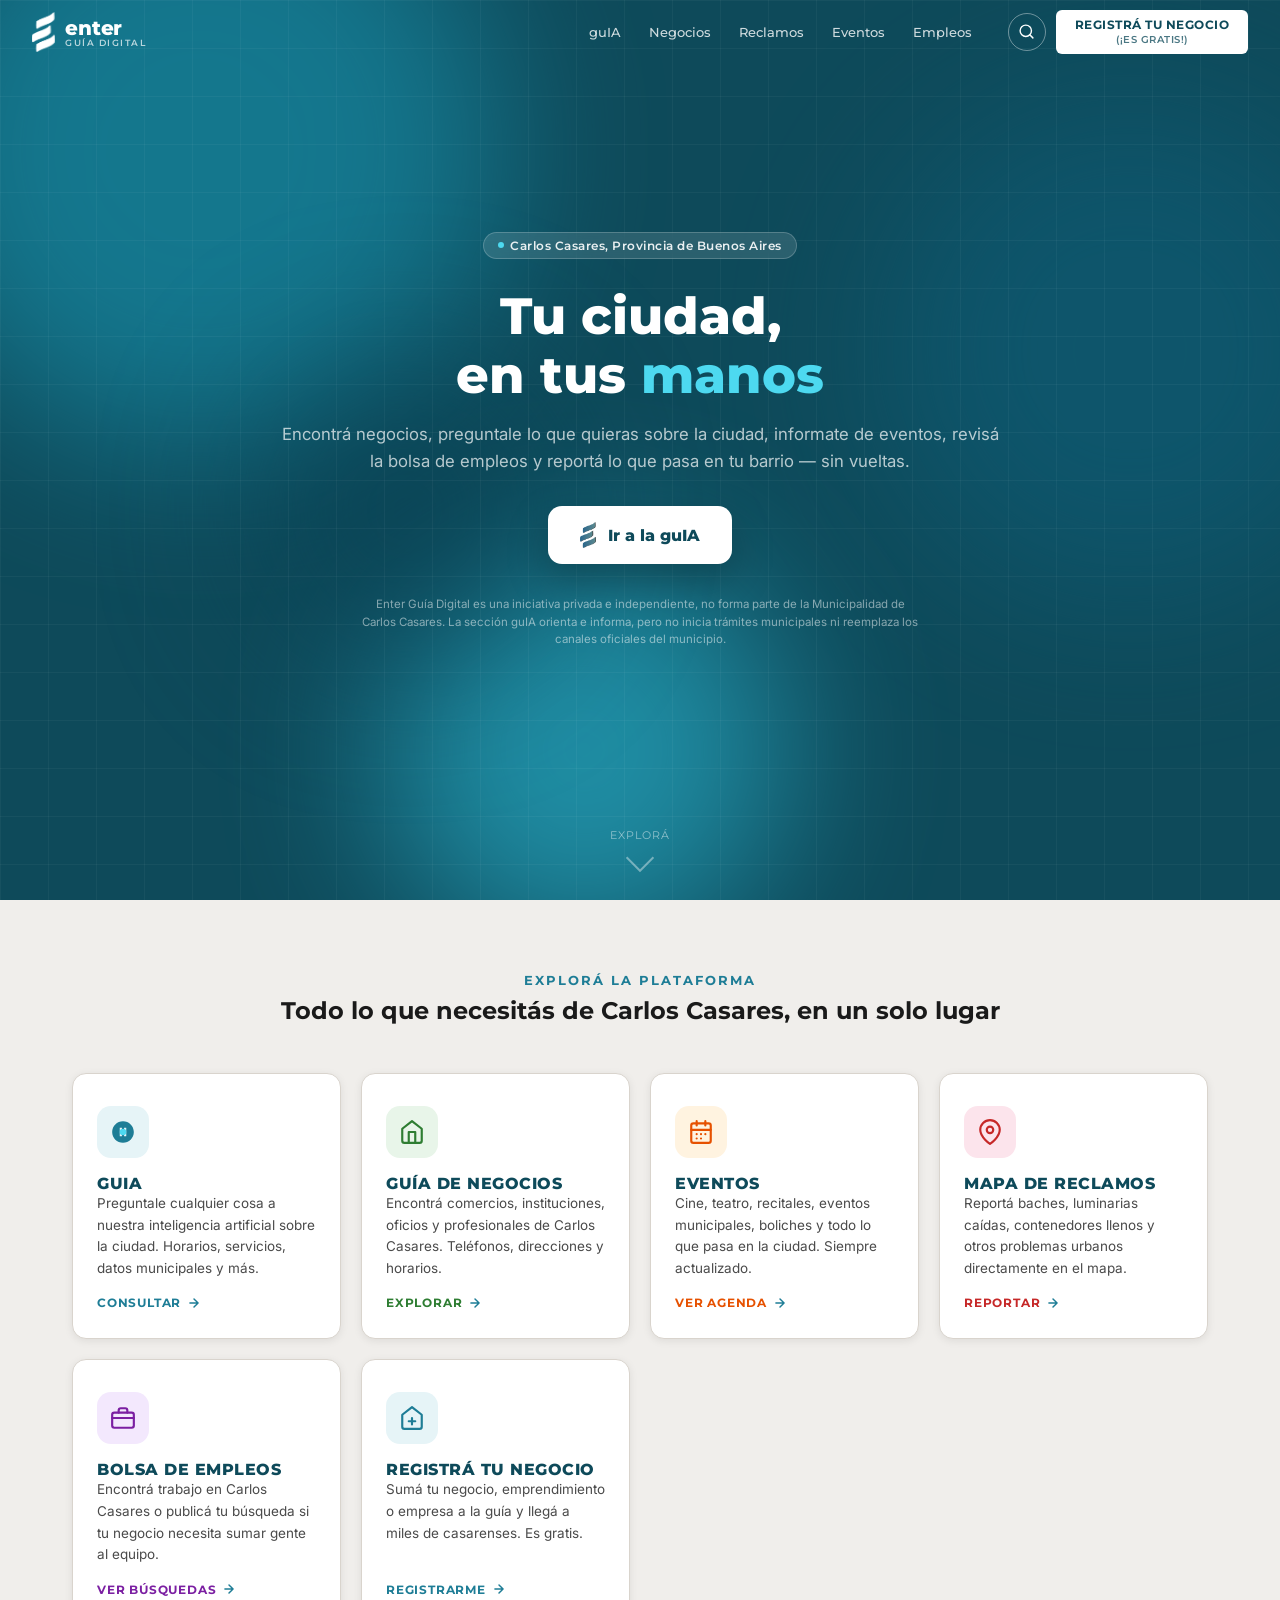
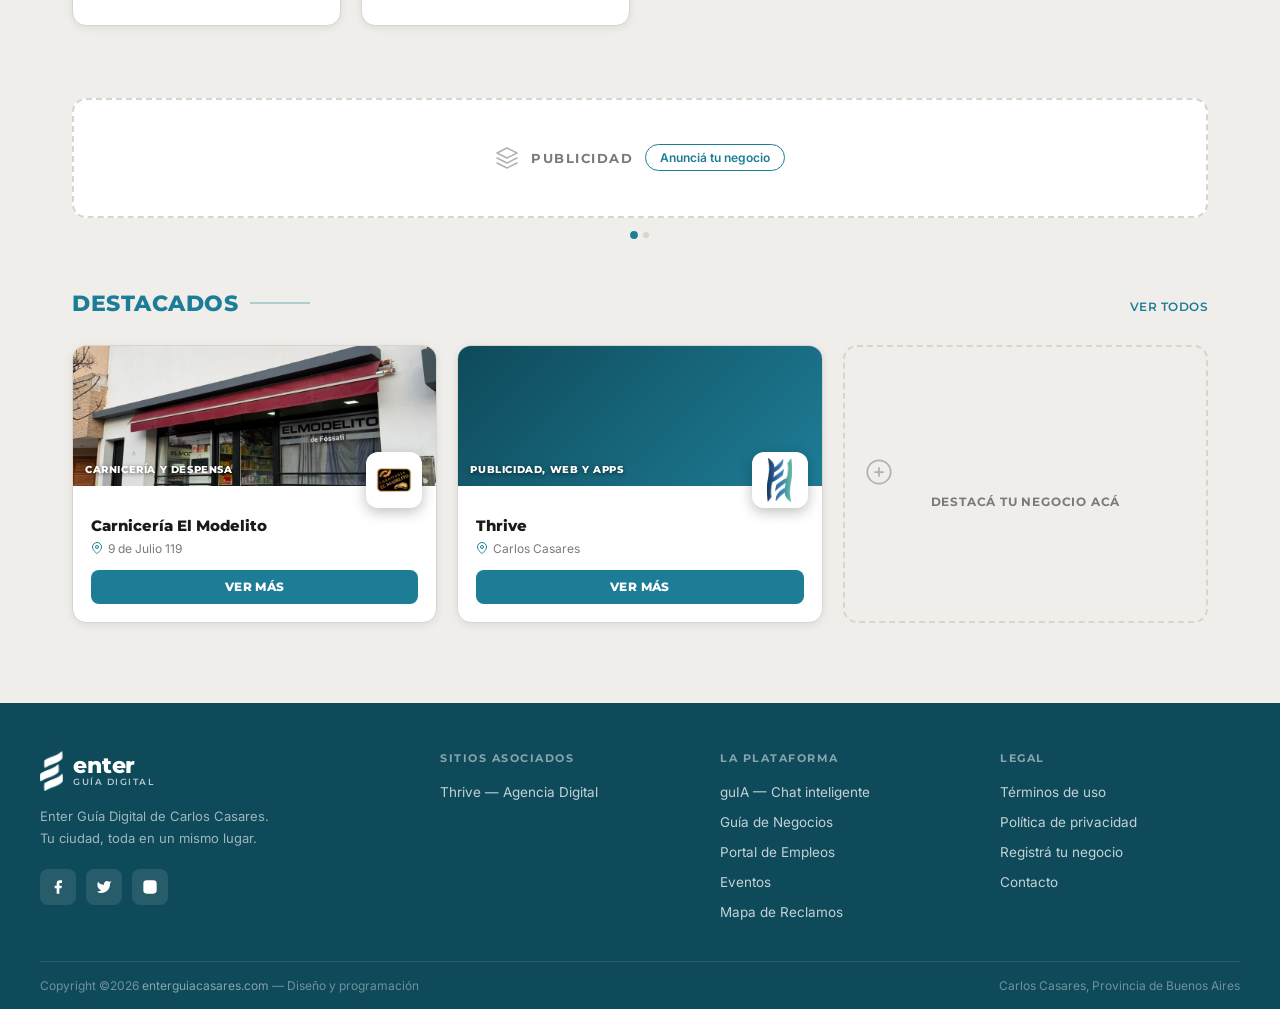
==== commit de0700ba: "fix: centrado flecha Explora con left:0 right:0" ====
--- a/index.html
+++ b/index.html
@@ -454,8 +454,8 @@
     .scroll-hint {
       position: absolute;
       bottom: 32px;
-      left: 50%;
-      transform: translateX(-50%);
+      left: 0;
+      right: 0;
       z-index: 2;
       display: flex;
       flex-direction: column;
@@ -1030,6 +1030,7 @@
       .header-actions { display: none; }
       .hamburger { display: flex; }
       .header { position: relative; background: var(--teal-darker); }
+      .hero-sub { font-size: .92rem; padding: 0 12px; }
     }
 
   </style>
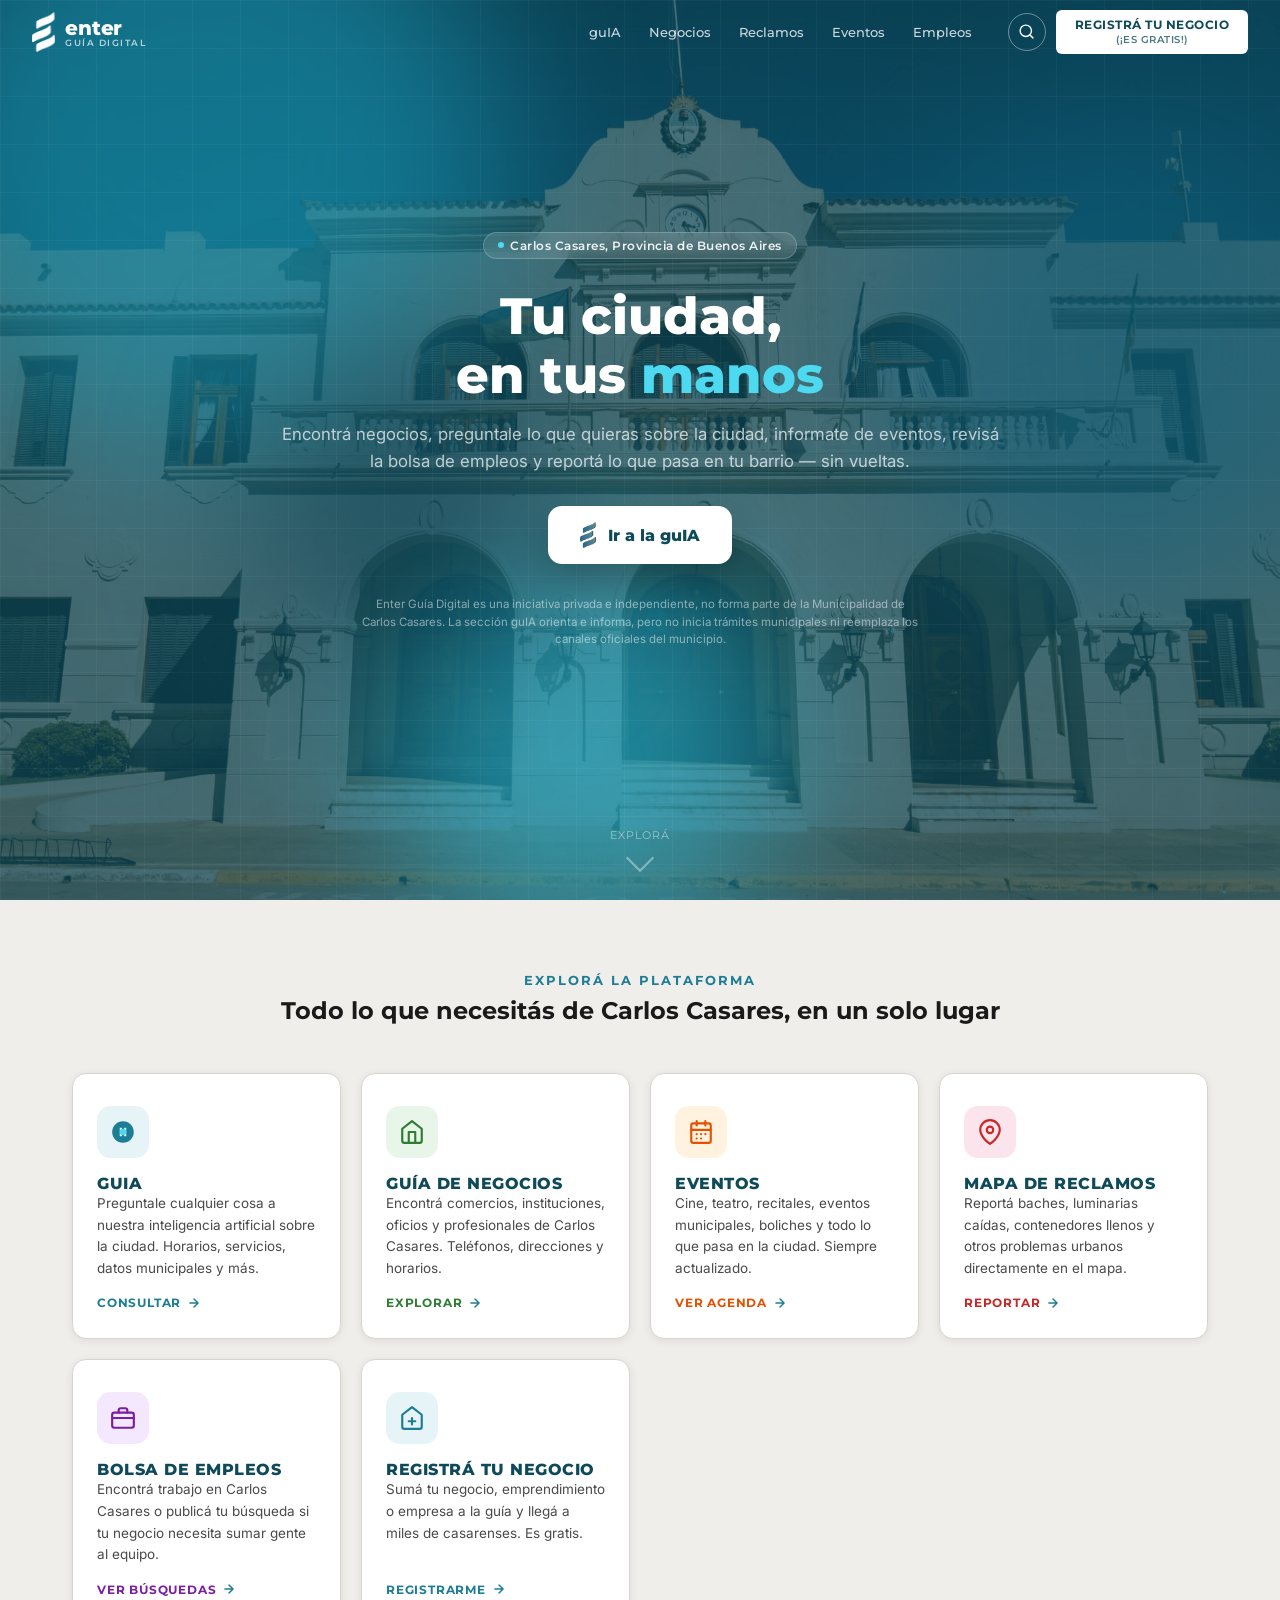
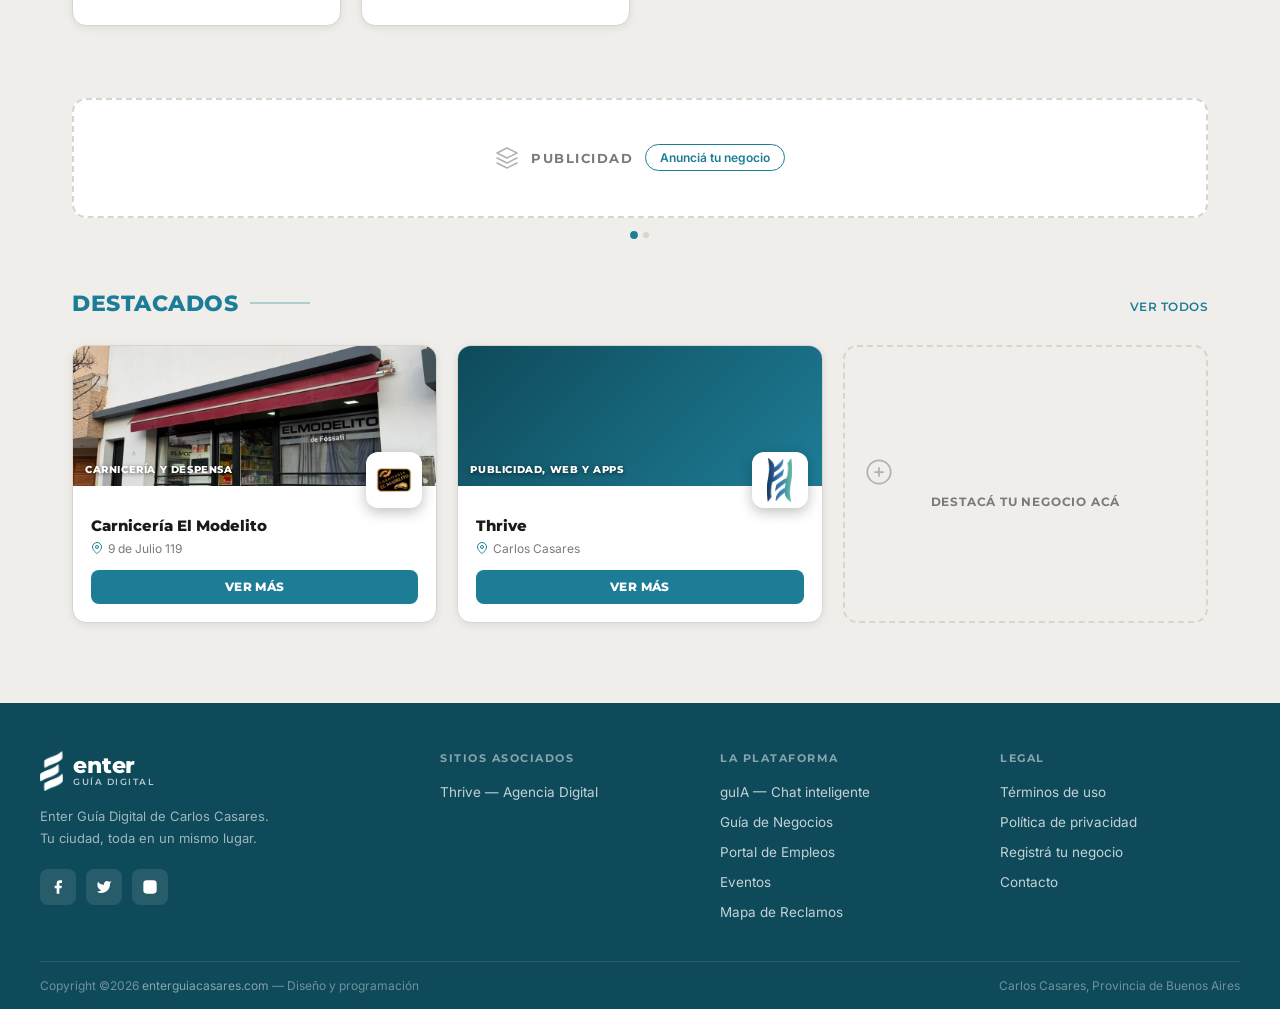
==== commit 505083b4: "Add photo carousel to hero background with teal digital filter - 4 photos of Carlos Casares cycle ev" ====
--- a/index.html
+++ b/index.html
@@ -186,11 +186,41 @@
       background: var(--teal-darker);
     }
 
+    /* ── Hero photo carousel ── */
+    #heroBgCarousel {
+      position: absolute;
+      inset: 0;
+      z-index: 0;
+    }
+    .hero-carousel-slide {
+      position: absolute;
+      inset: 0;
+      background-size: cover;
+      background-position: center;
+      opacity: 0;
+      transition: opacity 1.6s ease;
+      z-index: 0;
+    }
+    .hero-carousel-slide.active {
+      opacity: 1;
+      z-index: 1;
+    }
+    /* Teal overlay at 75% — the "digital" filter */
+    .hero-teal-overlay {
+      position: absolute;
+      inset: 0;
+      z-index: 1;
+      background: var(--teal-darker);
+      opacity: .75;
+      pointer-events: none;
+    }
+
     /* Animated gradient blobs */
     .hero-bg {
       position: absolute;
       inset: 0;
       overflow: hidden;
+      z-index: 2;
     }
     .blob {
       position: absolute;
@@ -234,6 +264,7 @@
     .hero-grid {
       position: absolute;
       inset: 0;
+      z-index: 3;
       background-image:
         linear-gradient(rgba(255,255,255,.04) 1px, transparent 1px),
         linear-gradient(90deg, rgba(255,255,255,.04) 1px, transparent 1px);
@@ -244,7 +275,7 @@
     /* Hero content */
     .hero-content {
       position: relative;
-      z-index: 2;
+      z-index: 4;
       text-align: center;
       max-width: 720px;
     }
@@ -1033,6 +1064,102 @@
       .hero-sub { font-size: .92rem; padding: 0 12px; }
     }
 
+    /* ── Search overlay ── */
+    #searchOverlay {
+      display: none;
+      position: fixed;
+      inset: 0;
+      background: rgba(10, 28, 38, 0.82);
+      backdrop-filter: blur(5px);
+      -webkit-backdrop-filter: blur(5px);
+      z-index: 200;
+      align-items: flex-start;
+      justify-content: center;
+      padding-top: 90px;
+    }
+    #searchOverlay.open { display: flex; animation: overlayIn .18s ease; }
+    @keyframes overlayIn { from { opacity: 0; } to { opacity: 1; } }
+    .search-overlay-box {
+      width: min(620px, 92vw);
+      background: #fff;
+      border-radius: 16px;
+      padding: 24px 22px 18px;
+      box-shadow: 0 28px 64px rgba(0,0,0,.35);
+      animation: overlayBoxIn .22s ease;
+      max-height: 80vh;
+      overflow-y: auto;
+    }
+    @keyframes overlayBoxIn { from { opacity:0; transform:translateY(-14px); } to { opacity:1; transform:none; } }
+    .search-overlay-input-row {
+      display: flex;
+      align-items: center;
+      gap: 12px;
+      border-bottom: 2px solid var(--teal);
+      padding-bottom: 14px;
+      margin-bottom: 14px;
+    }
+    .search-overlay-input-row svg { width: 22px; height: 22px; color: var(--teal); flex-shrink: 0; }
+    #overlayInput {
+      flex: 1;
+      border: none;
+      outline: none;
+      font-family: 'Inter', sans-serif;
+      font-size: 1.1rem;
+      color: #111;
+      background: transparent;
+    }
+    #overlayInput::placeholder { color: #bbb; }
+    /* Results */
+    .overlay-group-label {
+      font-family: 'Montserrat', sans-serif;
+      font-size: .68rem;
+      font-weight: 700;
+      letter-spacing: .6px;
+      text-transform: uppercase;
+      color: var(--teal);
+      padding: 6px 8px 4px;
+    }
+    .overlay-result-item {
+      display: flex;
+      align-items: center;
+      gap: 12px;
+      padding: 9px 10px;
+      border-radius: 8px;
+      cursor: pointer;
+      text-decoration: none;
+      color: inherit;
+      transition: background .12s;
+    }
+    .overlay-result-item:hover { background: #f4f9f7; }
+    .overlay-result-icon { font-size: 1.25rem; width: 30px; text-align: center; flex-shrink: 0; }
+    .overlay-result-title { font-size: .92rem; font-weight: 600; color: #111; line-height: 1.2; }
+    .overlay-result-desc { font-size: .76rem; color: #999; margin-top: 1px; }
+    #overlayEmpty {
+      text-align: center;
+      color: #bbb;
+      font-size: .88rem;
+      padding: 12px 0 6px;
+    }
+    .search-overlay-hint {
+      font-size: .78rem;
+      color: #ccc;
+      text-align: center;
+      padding: 10px 0 4px;
+      border-top: 1px solid #f0f0f0;
+      margin-top: 8px;
+    }
+    .search-overlay-close {
+      display: block;
+      width: 100%;
+      text-align: center;
+      font-size: .8rem;
+      color: #ccc;
+      cursor: pointer;
+      background: none;
+      border: none;
+      padding: 6px 0 2px;
+    }
+    .search-overlay-close:hover { color: #888; }
   </style>
 </head>
 <body>
@@ -1056,9 +1183,9 @@
     </nav>
 
     <div class="header-actions">
-      <a href="./negocios.html" class="btn-search" aria-label="Buscar">
+      <button id="searchBtn" class="btn-search" aria-label="Buscar">
         <svg viewBox="0 0 24 24" fill="none" stroke="currentColor" stroke-width="2" stroke-linecap="round" stroke-linejoin="round"><circle cx="11" cy="11" r="8"/><path d="M21 21l-4.35-4.35"/></svg>
-      </a>
+      </button>
       <a href="./registro-negocio.html"><button class="btn-registrar">Registrá tu negocio<span class="sub-line">(¡Es gratis!)</span></button></a>
     </div>
 
@@ -1078,6 +1205,8 @@
 
   <!-- ══ HERO ══ -->
   <section class="hero">
+    <div id="heroBgCarousel"></div>
+    <div class="hero-teal-overlay"></div>
     <div class="hero-bg">
       <div class="blob blob-1"></div>
       <div class="blob blob-2"></div>
@@ -1399,6 +1528,21 @@
     </div>
   </footer>
 
+  <!-- Search overlay -->
+  <div id="searchOverlay" role="dialog" aria-modal="true" aria-label="Buscar en Enter Guía Digital">
+    <div class="search-overlay-box">
+      <form id="searchOverlayForm" action="./negocios.html" method="get">
+        <div class="search-overlay-input-row">
+          <svg viewBox="0 0 24 24" fill="none" stroke="currentColor" stroke-width="2" stroke-linecap="round" stroke-linejoin="round"><circle cx="11" cy="11" r="8"/><path d="M21 21l-4.35-4.35"/></svg>
+          <input type="text" name="q" id="overlayInput" placeholder="Buscá negocios, eventos, reclamos..." autocomplete="off">
+        </div>
+      </form>
+      <div id="overlayResults"></div>
+      <p class="search-overlay-hint" id="overlayHint">Escribí para buscar en toda la guía</p>
+      <button type="button" class="search-overlay-close" id="searchOverlayClose">✕ Cerrar</button>
+    </div>
+  </div>
+
   <script>
     // ── Header scroll effect ──
     // ── Banner publicitario rotativo ──
@@ -1451,7 +1595,115 @@
 
     document.querySelectorAll('.reveal').forEach(el => observer.observe(el));
 
+    // ── Hero background carousel ──
+    (() => {
+      const files = [
+        '470075281_567462736067264_3480528250804751166_n.jpg',
+        '491941386_1495700928222255_6995978112076970915_n.jpg',
+        'Iglesia_Nuestra_Señora_del_Carmen_-_año_2022.jpg',
+        'pIayC2QV2_1256x620__1.jpg',
+      ];
+      const container = document.getElementById('heroBgCarousel');
+      const slides = files.map(f => {
+        const d = document.createElement('div');
+        d.className = 'hero-carousel-slide';
+        d.style.backgroundImage = `url('./img/hero/${encodeURIComponent(f)}')`;
+        container.appendChild(d);
+        return d;
+      });
+
+      let cur = 0;
+      slides[cur].classList.add('active');
+
+      setInterval(() => {
+        slides[cur].classList.remove('active');
+        cur = (cur + 1) % slides.length;
+        slides[cur].classList.add('active');
+      }, 5000);
+    })();
+
+    // ── Search overlay ──
+    const SEARCH_INDEX = [
+      { type: 'seccion', title: 'guIA — Chat inteligente',  desc: 'Preguntá sobre Carlos Casares en lenguaje natural', url: './guia.html',     icon: '🤖', kw: 'guia chat ia inteligencia artificial preguntar consultar horario tramite informacion ayuda' },
+      { type: 'seccion', title: 'Agenda de Eventos',        desc: 'Shows, ferias, deportes y cultura',                url: './eventos.html',   icon: '📅', kw: 'evento agenda show feria festival deporte cultura musica concierto fiesta actividad teatro cine baile' },
+      { type: 'seccion', title: 'Mapa de Reclamos',         desc: 'Reportá problemas urbanos en el mapa',            url: './reclamos.html',  icon: '🗺️', kw: 'reclamo reporte problema bache alumbrado luminaria calle semaforo basura vereda municipio queja denuncia reportar' },
+      { type: 'seccion', title: 'Portal de Empleos',        desc: 'Encontrá trabajo o publicá una búsqueda',         url: './empleos.html',   icon: '💼', kw: 'empleo trabajo buscar personal contratacion puesto oferta laboral sueldo cv curriculum vacante' },
+      { type: 'seccion', title: 'Guía de Negocios',         desc: 'Comercios, servicios y profesionales',            url: './negocios.html',  icon: '🏪', kw: 'negocio comercio tienda servicio comprar local empresa profesional directorio' },
+      { type: 'seccion', title: 'Registrá tu negocio',      desc: 'Sumá tu comercio a la guía gratis',               url: './registro-negocio.html', icon: '➕', kw: 'registrar negocio sumar agregar publicar gratis alta comercio local empresa' },
+      { type: 'negocio', title: 'Carnicería El Modelito',   desc: 'Carnicería · Despensa · Fiambres — 9 de Julio 119', url: './negocios/el-modelito.html', icon: '🥩', kw: 'carniceria carne modelito fiambre despensa embutido chorizo 9 julio' },
+      { type: 'negocio', title: 'Thrive',                   desc: 'Publicidad y Marketing',                          url: './negocios/thrive.html',      icon: '📢', kw: 'thrive publicidad marketing redes sociales diseño agencia' },
+    ];
+
+    const normStr = s => s.normalize('NFD').replace(new RegExp('[\\u0300-\\u036f]', 'g'), '').toLowerCase();
+
+    function queryIndex(q) {
+      if (!q) return [];
+      const nq = normStr(q);
+      return SEARCH_INDEX.filter(item => normStr(item.title + ' ' + item.kw).includes(nq));
+    }
+
+    function renderOverlayResults(results, rawQ) {
+      const el = document.getElementById('overlayResults');
+      const hint = document.getElementById('overlayHint');
+      if (!rawQ) {
+        el.innerHTML = '';
+        hint.textContent = 'Escribí para buscar en toda la guía';
+        return;
+      }
+      if (!results.length) {
+        el.innerHTML = `<div id="overlayEmpty">Sin resultados para "<strong>${rawQ}</strong>"</div>`;
+        hint.innerHTML = `O presioná <strong>Enter</strong> para buscar en Negocios`;
+        return;
+      }
+      const secciones = results.filter(r => r.type === 'seccion');
+      const negocios  = results.filter(r => r.type === 'negocio');
+      let html = '';
+      const renderGroup = (label, items) => {
+        html += `<div class="overlay-group-label">${label}</div>`;
+        items.forEach(r => {
+          html += `<a class="overlay-result-item" href="${r.url}">
+            <span class="overlay-result-icon">${r.icon}</span>
+            <div>
+              <div class="overlay-result-title">${r.title}</div>
+              <div class="overlay-result-desc">${r.desc}</div>
+            </div>
+          </a>`;
+        });
+      };
+      if (secciones.length) renderGroup('Secciones', secciones);
+      if (negocios.length)  renderGroup('Negocios',  negocios);
+      el.innerHTML = html;
+      hint.innerHTML = `O presioná <strong>Enter</strong> para buscar "<em>${rawQ}</em>" en Negocios`;
+    }
+
+    const searchBtn    = document.getElementById('searchBtn');
+    const searchOverlay = document.getElementById('searchOverlay');
+    const overlayInput  = document.getElementById('overlayInput');
+
+    function openSearch() {
+      searchOverlay.classList.add('open');
+      setTimeout(() => overlayInput.focus(), 60);
+    }
+    function closeSearch() {
+      searchOverlay.classList.remove('open');
+      overlayInput.value = '';
+      renderOverlayResults([], '');
+    }
+
+    searchBtn.addEventListener('click', openSearch);
+    document.getElementById('searchOverlayClose').addEventListener('click', closeSearch);
+    searchOverlay.addEventListener('click', e => { if (e.target === searchOverlay) closeSearch(); });
+    document.addEventListener('keydown', e => { if (e.key === 'Escape') closeSearch(); });
+
+    overlayInput.addEventListener('input', () => {
+      const q = overlayInput.value.trim();
+      renderOverlayResults(queryIndex(q), q);
+    });
+
+    document.getElementById('searchOverlayForm').addEventListener('submit', e => {
+      if (!overlayInput.value.trim()) e.preventDefault();
+    });
+
   </script>
-
 </body>
 </html>
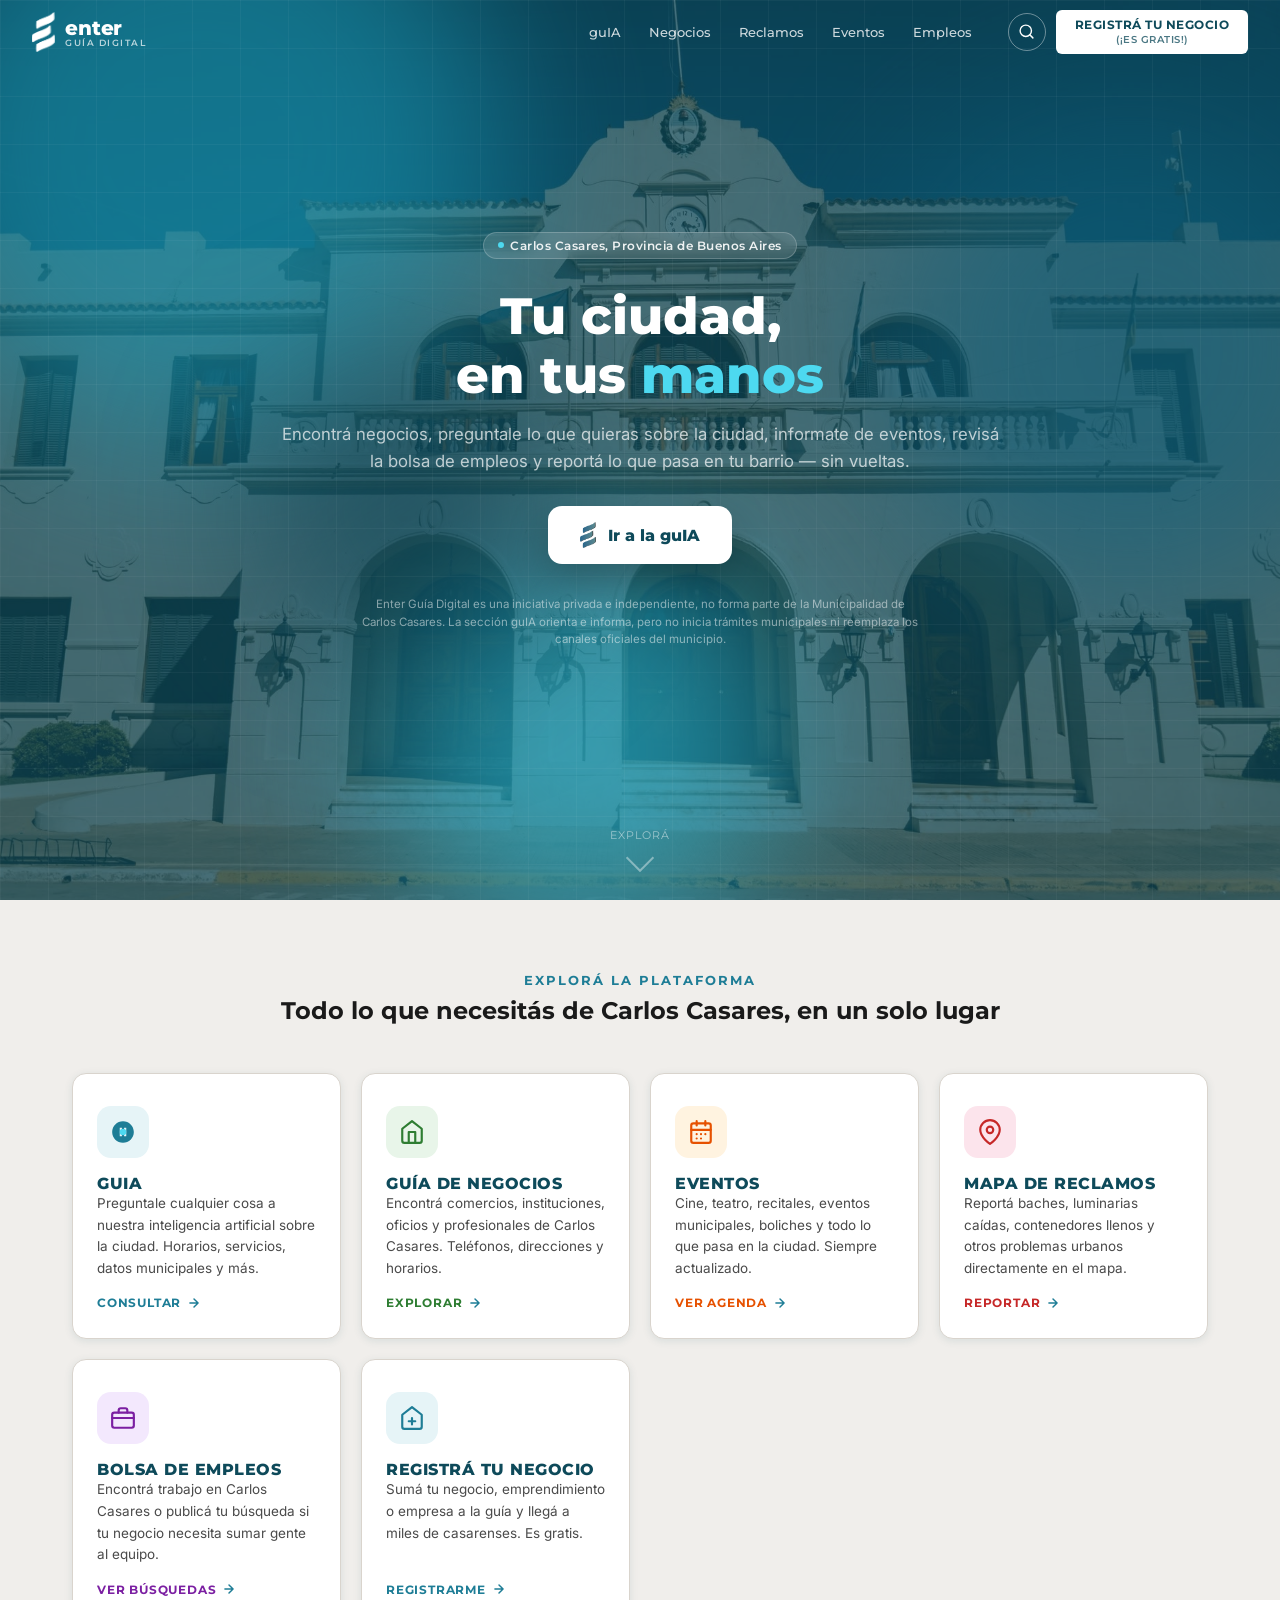
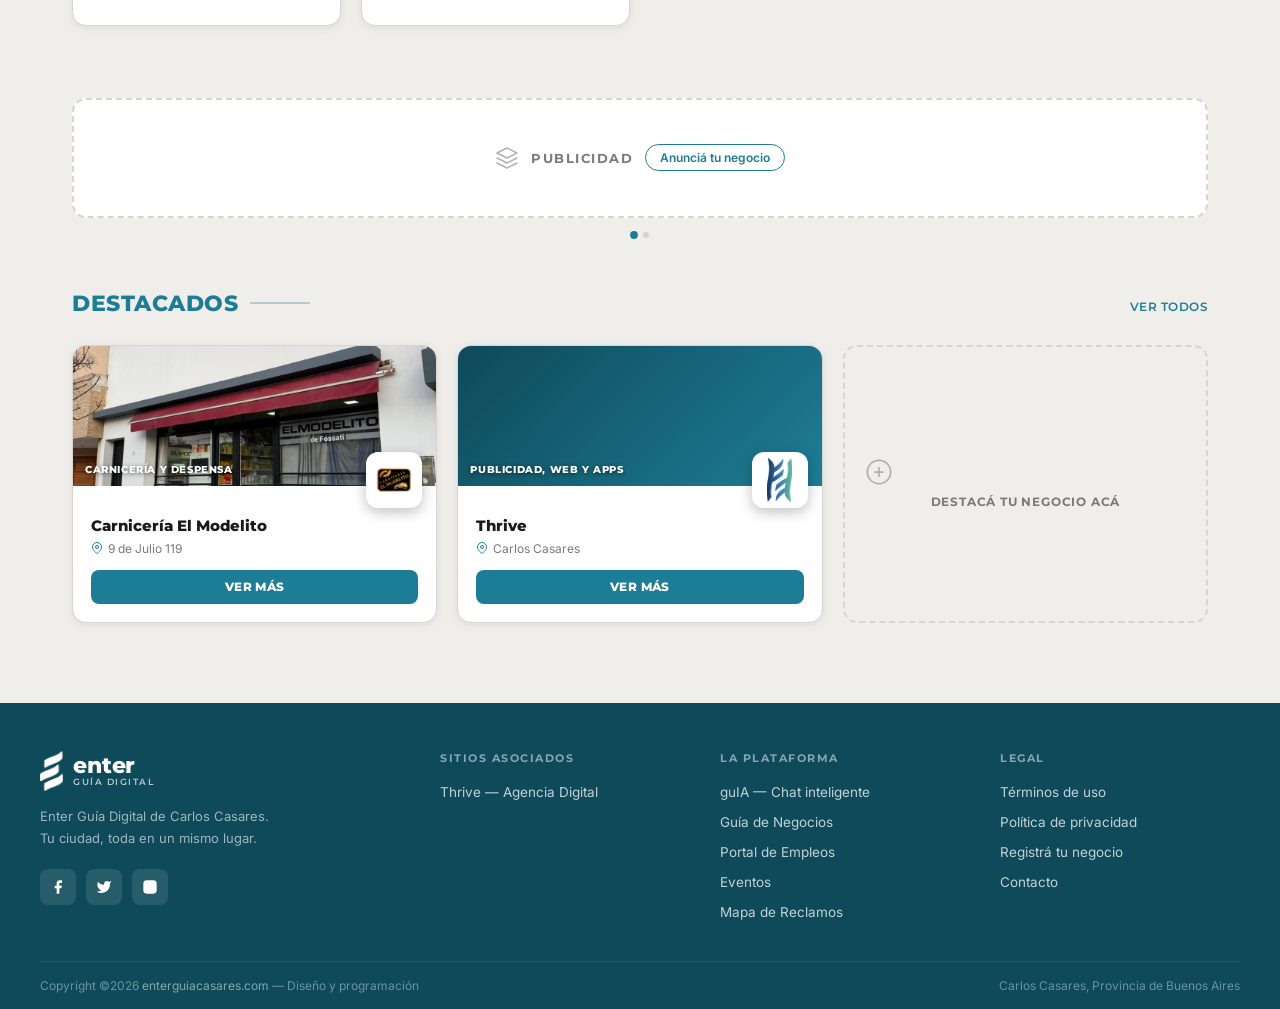
==== commit 3b277870: "Agrega capa de pulido (enter-polish.css) sin cambiar el diseño Probando la skill redesign-existing-p" ====
--- a/index.html
+++ b/index.html
@@ -1161,6 +1161,10 @@
     }
     .search-overlay-close:hover { color: #888; }
   </style>
+  <meta name="description" content="Enter, la guía digital de Carlos Casares: negocios, eventos, empleos y reclamos de la ciudad en un solo lugar." />
+  <meta name="theme-color" content="#0e4a5a" />
+  <link rel="icon" type="image/png" href="./logo.png" />
+  <link rel="stylesheet" href="./enter-polish.css" />
 </head>
 <body>
 
--- a/enter-polish.css
+++ b/enter-polish.css
@@ -0,0 +1,61 @@
+/* ─────────────────────────────────────────────────────────
+   Enter — capa de pulido
+   No cambia fuentes, colores ni layout. Solo detalles de
+   accesibilidad, interacción y tipografía.
+   Se carga al final del <head> de cada página.
+   ───────────────────────────────────────────────────────── */
+
+/* Sombras teñidas con el teal de la marca (en vez de negro puro) */
+:root {
+  --shadow-sm: 0 2px 8px rgba(14, 74, 90, .10);
+  --shadow-md: 0 6px 24px rgba(14, 74, 90, .14);
+  --shadow-lg: 0 16px 48px rgba(14, 74, 90, .18);
+}
+
+/* Foco visible para navegación con teclado */
+:focus-visible {
+  outline: 2px solid var(--teal-light, #4db3cc);
+  outline-offset: 3px;
+}
+input:focus-visible,
+select:focus-visible,
+textarea:focus-visible {
+  outline-offset: 1px;
+}
+
+/* Feedback al presionar (supera a los :hover de cada página) */
+button:active:not(:disabled),
+.hero-cta:active,
+.biz-card:active,
+.dest-card:active,
+.section-card:active,
+.event-card:active,
+.job-card:active {
+  transform: scale(.98);
+}
+
+/* Títulos balanceados, párrafos sin palabras huérfanas */
+h1, h2, h3 { text-wrap: balance; }
+p { text-wrap: pretty; }
+
+/* Cifras alineadas */
+.count,
+.results-count,
+.cal-day,
+.hero-stat,
+.stat-num {
+  font-variant-numeric: tabular-nums;
+}
+
+/* Alto de pantalla estable en celulares (barra del navegador) */
+.hero { min-height: 100dvh; }
+
+/* Respeta la preferencia de menos movimiento */
+@media (prefers-reduced-motion: reduce) {
+  *, *::before, *::after {
+    animation-duration: .01ms !important;
+    animation-iteration-count: 1 !important;
+    transition-duration: .01ms !important;
+    scroll-behavior: auto !important;
+  }
+}
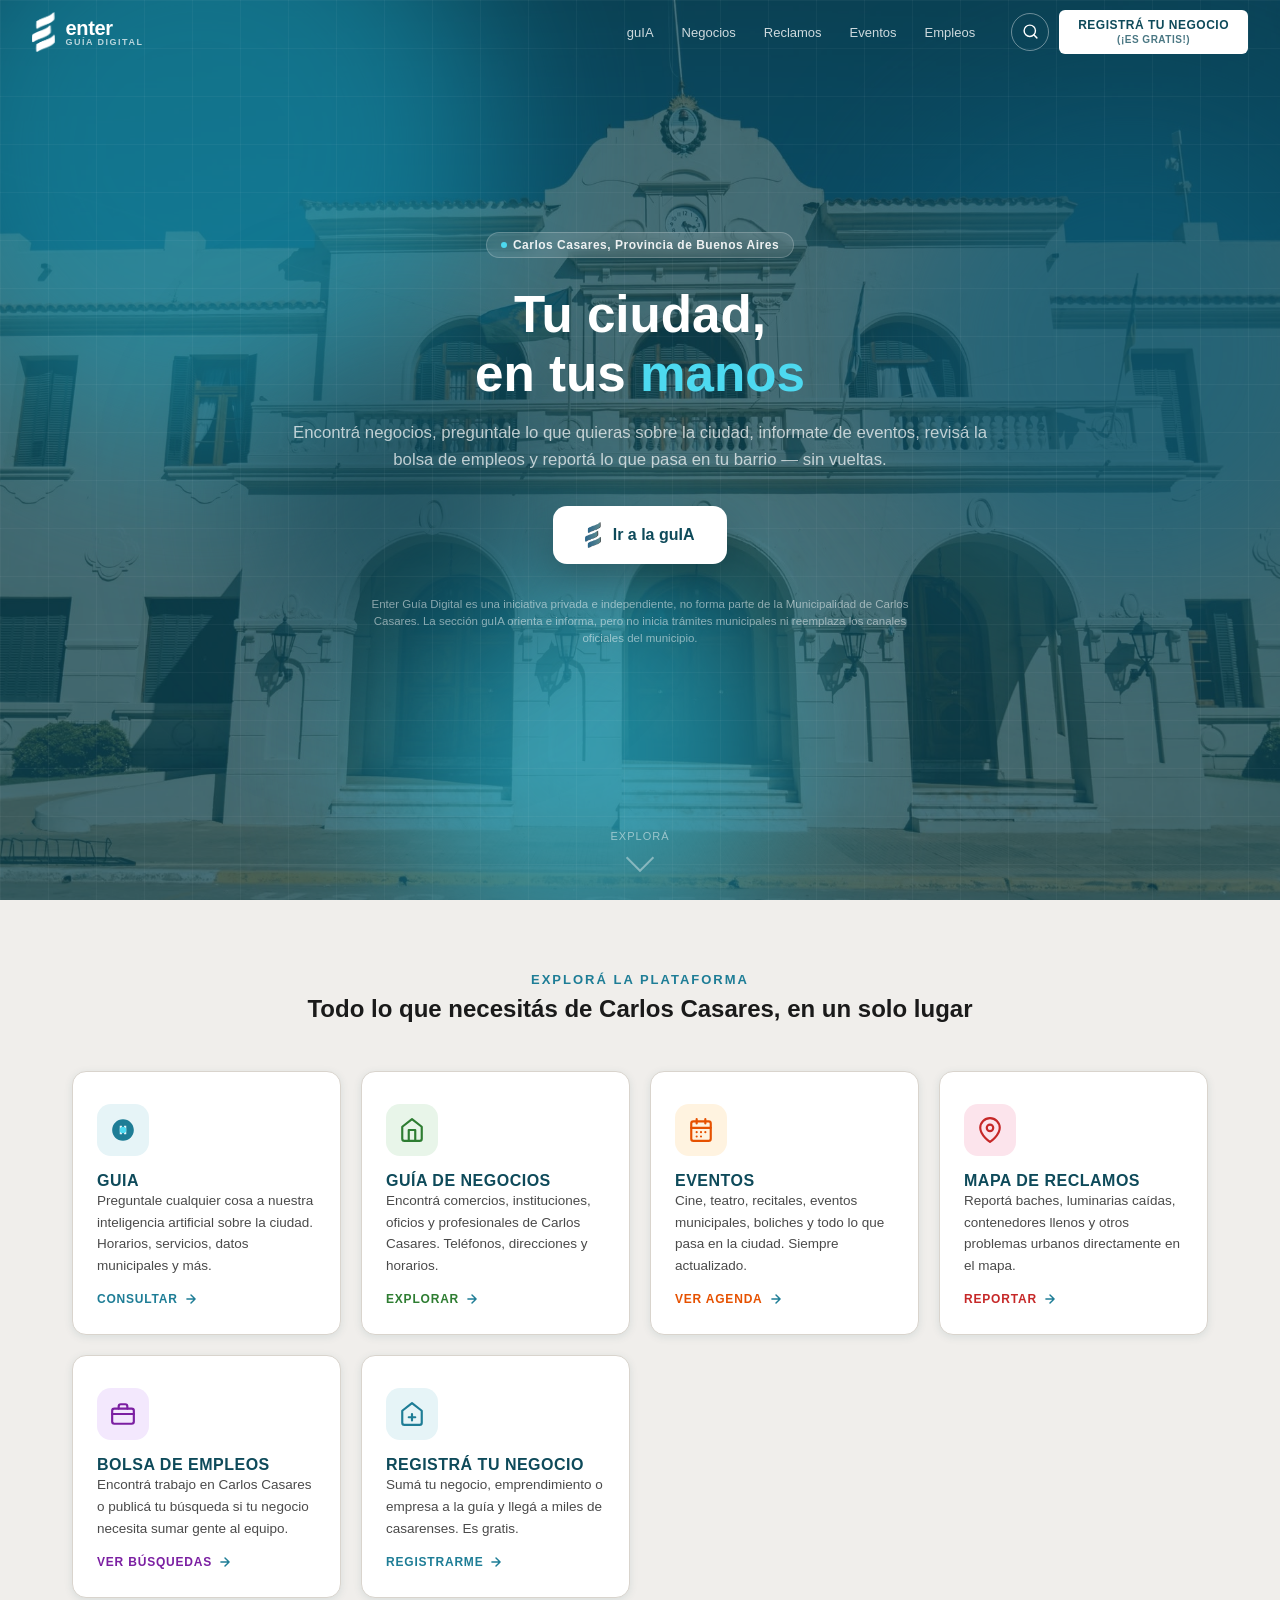
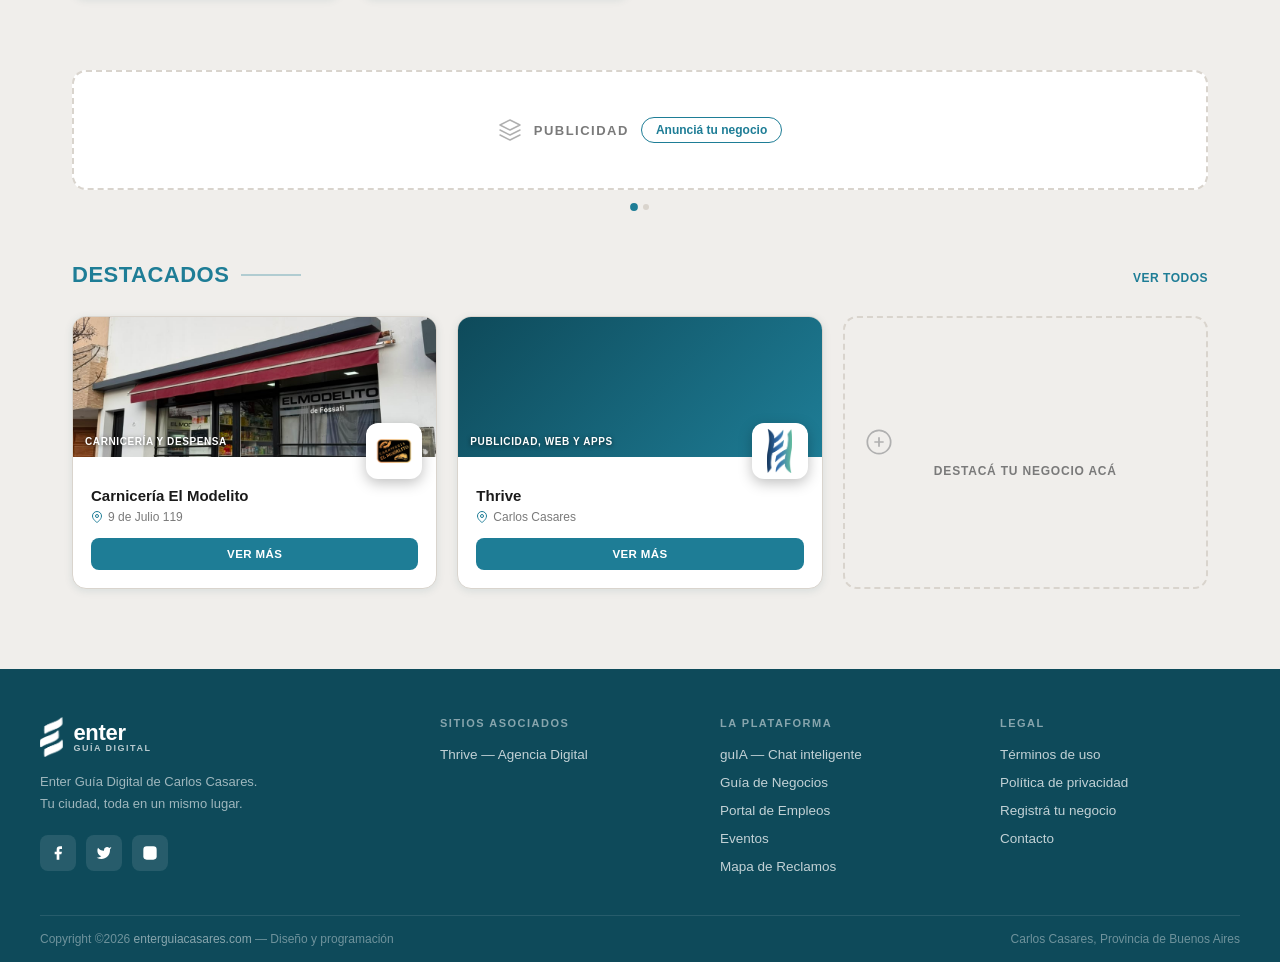
==== commit 3bf04faf: "Endurece seguridad: escape de texto, SRI y CSP - index.html: el texto del buscador se inyectaba sin " ====
--- a/index.html
+++ b/index.html
@@ -2,6 +2,8 @@
 <html lang="es">
 <head>
   <meta charset="UTF-8" />
+  <meta http-equiv="Content-Security-Policy" content="default-src 'self'; script-src 'self' 'unsafe-inline' https://unpkg.com https://cdn.jsdelivr.net; style-src 'self' 'unsafe-inline' https://fonts.googleapis.com https://unpkg.com; font-src https://fonts.gstatic.com; img-src 'self' data: https://images.unsplash.com https://*.tile.openstreetmap.org https://unpkg.com; frame-src https://www.google.com; connect-src 'self'; object-src 'none'; base-uri 'self'; form-action 'self'" />
+  <meta name="referrer" content="strict-origin-when-cross-origin" />
   <meta name="viewport" content="width=device-width, initial-scale=1.0" />
   <title>Enter — Guía Digital de Carlos Casares</title>
   <link rel="preconnect" href="https://fonts.googleapis.com" />
@@ -1646,6 +1648,9 @@
       return SEARCH_INDEX.filter(item => normStr(item.title + ' ' + item.kw).includes(nq));
     }
 
+    // Escapa texto escrito por el usuario antes de meterlo en innerHTML
+    const escapeHtml = s => String(s).replace(/[&<>"']/g, c => ({ '&': '&amp;', '<': '&lt;', '>': '&gt;', '"': '&quot;', "'": '&#39;' }[c]));
+
     function renderOverlayResults(results, rawQ) {
       const el = document.getElementById('overlayResults');
       const hint = document.getElementById('overlayHint');
@@ -1654,8 +1659,9 @@
         hint.textContent = 'Escribí para buscar en toda la guía';
         return;
       }
+      const safeQ = escapeHtml(rawQ);
       if (!results.length) {
-        el.innerHTML = `<div id="overlayEmpty">Sin resultados para "<strong>${rawQ}</strong>"</div>`;
+        el.innerHTML = `<div id="overlayEmpty">Sin resultados para "<strong>${safeQ}</strong>"</div>`;
         hint.innerHTML = `O presioná <strong>Enter</strong> para buscar en Negocios`;
         return;
       }
@@ -1677,7 +1683,7 @@
       if (secciones.length) renderGroup('Secciones', secciones);
       if (negocios.length)  renderGroup('Negocios',  negocios);
       el.innerHTML = html;
-      hint.innerHTML = `O presioná <strong>Enter</strong> para buscar "<em>${rawQ}</em>" en Negocios`;
+      hint.innerHTML = `O presioná <strong>Enter</strong> para buscar "<em>${safeQ}</em>" en Negocios`;
     }
 
     const searchBtn    = document.getElementById('searchBtn');
